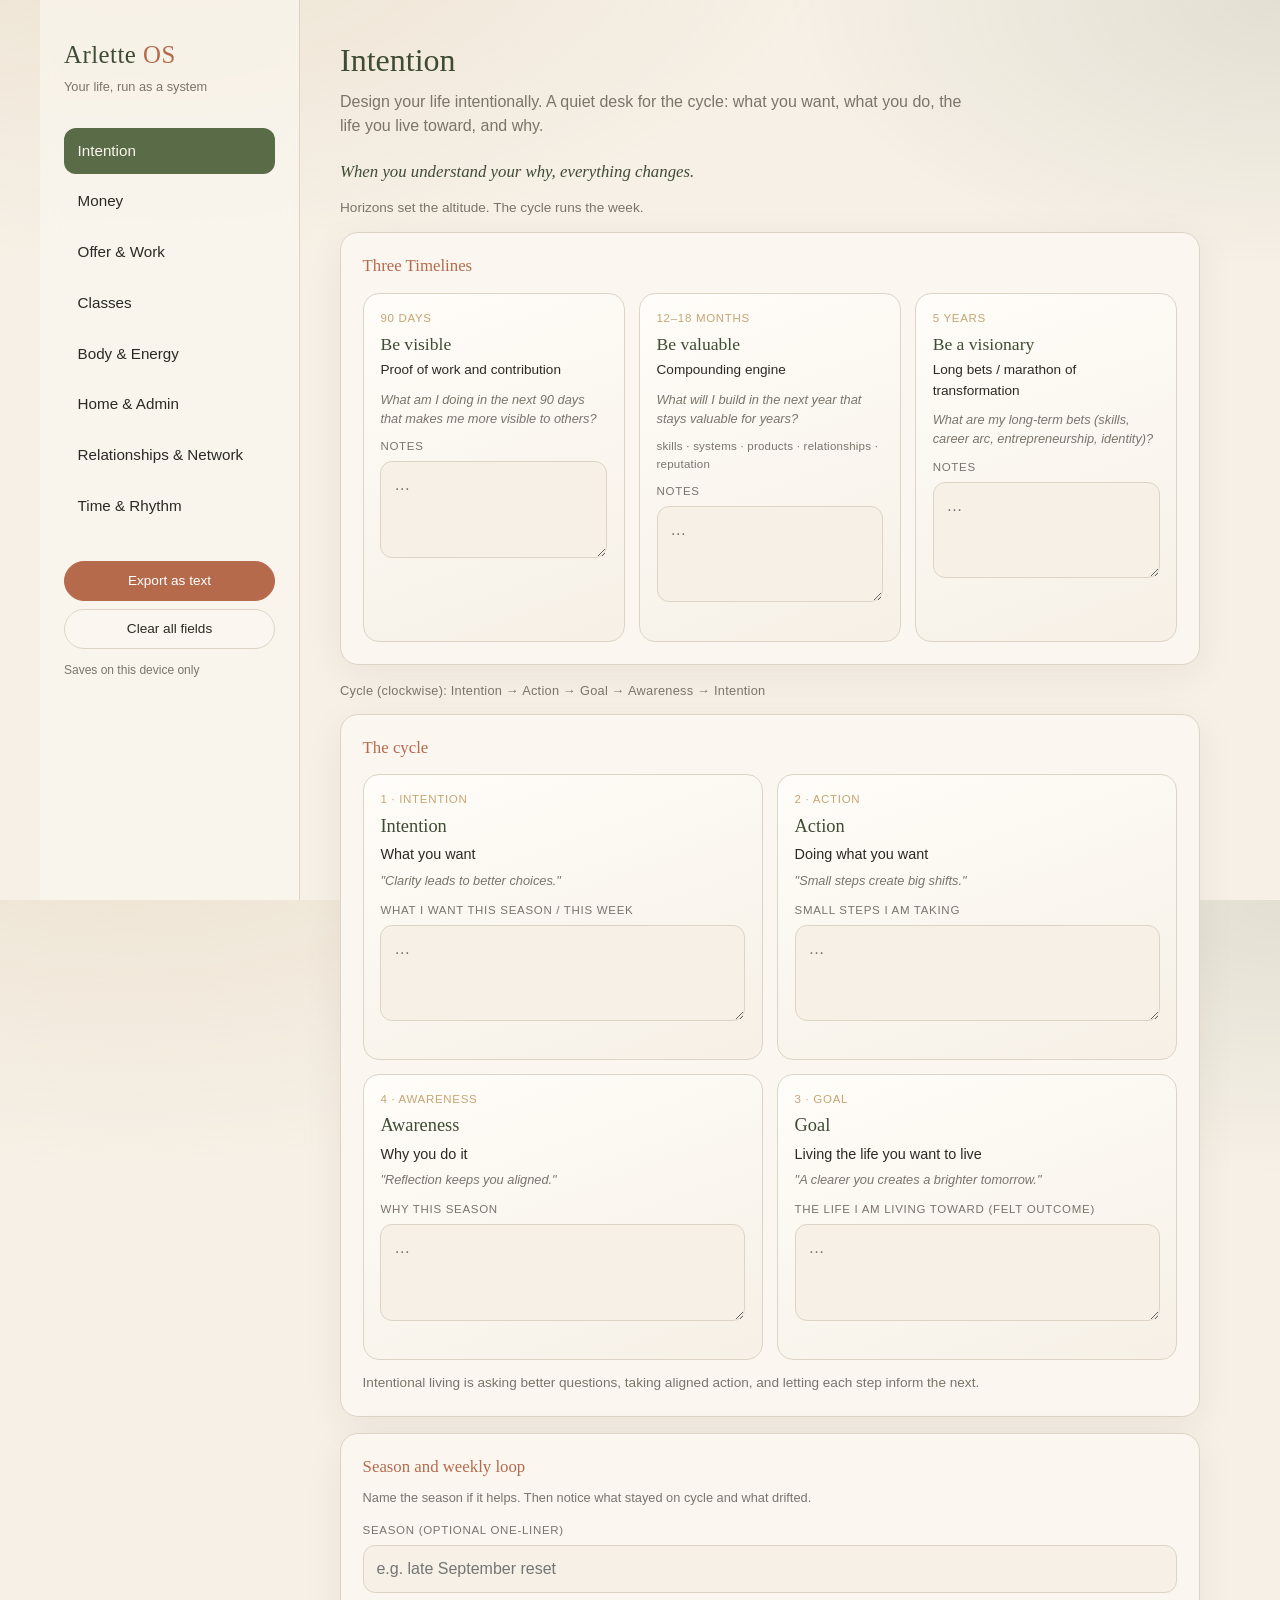
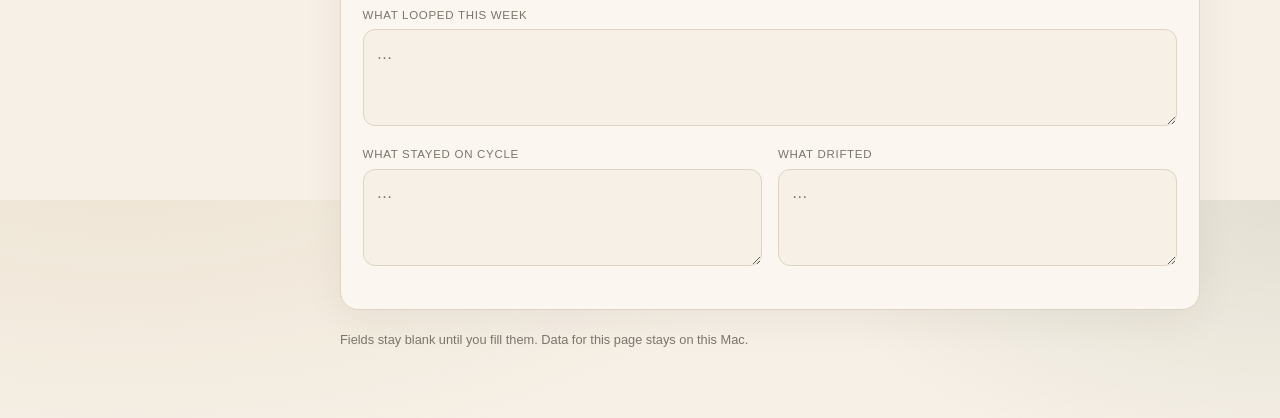
==== aos/index.html @ 6dfd5b41 "Add Arlette OS at /aos for phone Safari" ====
<!DOCTYPE html>
<html lang="en">
<head>
<meta charset="UTF-8" />
<meta name="viewport" content="width=device-width, initial-scale=1" />
<title>Arlette OS</title>
<style>
  :root {
    --cream: #f6f0e6;
    --paper: #fbf7f0;
    --sand: #e9e0d2;
    --olive: #5a6b48;
    --olive-deep: #3f4c34;
    --terracotta: #b56a4c;
    --gold: #c4a574;
    --ink: #2b2925;
    --muted: #7a746a;
    --line: #ddd4c5;
    --shadow: 0 10px 40px rgba(43, 41, 37, 0.06);
    --radius: 18px;
  }
  * { box-sizing: border-box; }
  html, body { height: 100%; }
  body {
    margin: 0;
    font-family: "Avenir Next", "Segoe UI", "Helvetica Neue", sans-serif;
    color: var(--ink);
    background:
      radial-gradient(1200px 600px at 10% -10%, rgba(196, 165, 116, 0.18), transparent 60%),
      radial-gradient(900px 500px at 100% 0%, rgba(90, 107, 72, 0.12), transparent 55%),
      var(--cream);
    line-height: 1.5;
  }
  .shell {
    display: grid;
    grid-template-columns: 260px 1fr;
    min-height: 100vh;
    max-width: 1200px;
    margin: 0 auto;
  }
  aside {
    padding: 2.25rem 1.5rem;
    border-right: 1px solid var(--line);
    background: rgba(251, 247, 240, 0.65);
    backdrop-filter: blur(8px);
    position: sticky;
    top: 0;
    height: 100vh;
  }
  .mark {
    font-family: Georgia, "Times New Roman", serif;
    font-size: 1.55rem;
    letter-spacing: 0.02em;
    color: var(--olive-deep);
    margin: 0 0 0.25rem;
  }
  .mark span { color: var(--terracotta); }
  .tagline { font-size: 0.8rem; color: var(--muted); margin: 0 0 2rem; }
  nav { display: flex; flex-direction: column; gap: 0.35rem; }
  nav button {
    appearance: none; border: 0; background: transparent; text-align: left;
    padding: 0.7rem 0.85rem; border-radius: 12px; color: var(--ink);
    font: inherit; font-size: 0.95rem; cursor: pointer;
  }
  nav button:hover { background: var(--sand); }
  nav button.active { background: var(--olive); color: var(--paper); }
  .aside-actions { margin-top: 2rem; display: flex; flex-direction: column; gap: 0.5rem; }
  .btn {
    appearance: none; border: 1px solid var(--line); background: var(--paper);
    color: var(--ink); border-radius: 999px; padding: 0.55rem 0.9rem;
    font: inherit; font-size: 0.85rem; cursor: pointer;
  }
  .btn:hover { border-color: var(--gold); }
  .btn.primary { background: var(--terracotta); border-color: var(--terracotta); color: #fff; }
  .save-status { font-size: 0.75rem; color: var(--muted); min-height: 1.2em; margin-top: 0.75rem; }
  .js-fallback {
    max-width: 28rem;
    margin: 1.5rem auto;
    padding: 1.25rem 1.35rem;
    background: var(--paper);
    border: 1px solid var(--line);
    border-radius: var(--radius);
    box-shadow: var(--shadow);
  }
  .js-fallback h1 {
    font-family: Georgia, "Times New Roman", serif;
    font-size: 1.25rem;
    font-weight: 500;
    color: var(--olive-deep);
    margin: 0 0 0.6rem;
  }
  .js-fallback p { margin: 0 0 0.7rem; color: var(--ink); font-size: 0.95rem; }
  .js-fallback ol { margin: 0 0 0.7rem; padding-left: 1.2rem; color: var(--ink); }
  .js-fallback li { margin-bottom: 0.35rem; }
  .js-fallback .muted { color: var(--muted); font-size: 0.85rem; margin: 0; }
  main { padding: 2.25rem 2.5rem 3.5rem; }
  .panel { display: none; }
  .panel.active { display: block; animation: rise 0.25s ease; }
  @keyframes rise {
    from { opacity: 0; transform: translateY(6px); }
    to { opacity: 1; transform: none; }
  }
  .hero { margin-bottom: 1.35rem; }
  .hero h1 {
    font-family: Georgia, "Times New Roman", serif;
    font-weight: 500; font-size: 2rem; margin: 0 0 0.35rem; color: var(--olive-deep);
  }
  .hero p { margin: 0; color: var(--muted); max-width: 40rem; }
  .card {
    background: var(--paper); border: 1px solid var(--line); border-radius: var(--radius);
    box-shadow: var(--shadow); padding: 1.25rem 1.35rem 1.4rem; margin-bottom: 1rem;
  }
  .card h2 {
    font-family: Georgia, "Times New Roman", serif;
    font-size: 1.05rem; font-weight: 500; margin: 0 0 0.9rem; color: var(--terracotta);
  }
  label.field { display: block; margin-bottom: 0.85rem; }
  label.field span, .field-label {
    display: block; font-size: 0.72rem; text-transform: uppercase;
    letter-spacing: 0.06em; color: var(--muted); margin-bottom: 0.35rem;
  }
  textarea, input[type="text"], input[type="number"] {
    width: 100%; border: 1px solid var(--line); background: var(--cream);
    border-radius: 12px; padding: 0.7rem 0.8rem; font: inherit; color: var(--ink);
  }
  textarea { resize: vertical; min-height: 2.6rem; }
  textarea.tall { min-height: 5rem; }
  textarea:focus, input:focus {
    outline: 2px solid rgba(196, 165, 116, 0.55);
    border-color: var(--gold); background: #fff;
  }
  .grid-2 { display: grid; grid-template-columns: 1fr 1fr; gap: 0.85rem 1rem; }
  .grid-3 { display: grid; grid-template-columns: repeat(3, 1fr); gap: 0.85rem; }
  .grid-4 { display: grid; grid-template-columns: repeat(4, 1fr); gap: 0.85rem; }
  footer.note, .note { margin-top: 1.25rem; font-size: 0.8rem; color: var(--muted); }

  /* Money-specific */
  .balance-tile {
    background: linear-gradient(160deg, #fffdf9, var(--cream));
    border: 1px solid var(--line);
    border-radius: 16px;
    padding: 1rem 1rem 1.1rem;
  }
  .balance-tile.total {
    background: linear-gradient(160deg, var(--olive), var(--olive-deep));
    border-color: var(--olive-deep);
    color: #f7f1e8;
  }
  .balance-tile.total .field-label { color: rgba(247, 241, 230, 0.75); }
  .balance-tile.trading { border-color: rgba(181, 106, 76, 0.35); }
  .balance-input {
    font-family: Georgia, "Times New Roman", serif;
    font-size: 1.75rem;
    font-weight: 500;
    border: 0 !important;
    background: transparent !important;
    padding: 0.15rem 0 !important;
    outline: none !important;
    width: 100%;
    color: inherit;
  }
  .balance-tile.total .balance-input { color: #f7f1e8; cursor: default; }
  .currency {
    font-size: 0.75rem;
    letter-spacing: 0.08em;
    text-transform: uppercase;
    color: var(--gold);
    margin-top: 0.15rem;
  }
  .balance-tile.total .currency { color: rgba(196, 165, 116, 0.95); }
  .split-row {
    display: grid;
    grid-template-columns: 1.2fr 1fr;
    gap: 1rem;
  }
  .hint {
    font-size: 0.8rem;
    color: var(--muted);
    margin: -0.35rem 0 0.9rem;
  }
  .tool-block {
    border: 1px solid var(--line);
    border-radius: 14px;
    padding: 0.95rem 1rem 1rem;
    margin: 0 0 0.85rem;
    background: linear-gradient(160deg, #fffdf9, var(--cream));
  }
  .tool-block.pain { border-color: rgba(181, 106, 76, 0.45); }
  .tool-block.gain { border-color: rgba(90, 107, 72, 0.45); }
  .tool-block.structure { border-color: rgba(180, 150, 50, 0.55); }
  .tool-block.structure .tool-title { color: #8a7340; }
  .tool-title {
    font-family: Georgia, "Times New Roman", serif;
    font-size: 1rem;
    color: var(--olive-deep);
    margin: 0 0 0.45rem;
  }
  .tool-block.pain .tool-title { color: var(--terracotta); }
  .tool-purpose, .tool-use {
    margin: 0 0 0.55rem;
    font-size: 0.9rem;
    color: var(--ink);
  }
  .tool-use { margin-bottom: 0; }
  .soon { opacity: 0.7; font-style: italic; }


  /* Offer & Work */
  .lane-tile {
    background: linear-gradient(160deg, #fffdf9, var(--cream));
    border: 1px solid var(--line);
    border-radius: 16px;
    padding: 1rem 1.05rem 1.1rem;
  }
  .lane-tile.hire { border-color: rgba(90, 107, 72, 0.4); }
  .lane-tile.sell { border-color: rgba(181, 106, 76, 0.4); }
  .lane-kicker {
    font-size: 0.72rem;
    text-transform: uppercase;
    letter-spacing: 0.06em;
    color: var(--muted);
    margin-bottom: 0.35rem;
  }
  .lane-tile.hire .lane-kicker { color: var(--olive); }
  .lane-tile.sell .lane-kicker { color: var(--terracotta); }
  .lane-title {
    font-family: Georgia, "Times New Roman", serif;
    font-size: 1.15rem;
    margin: 0 0 0.65rem;
    color: var(--olive-deep);
  }
  .pipe-col {
    background: linear-gradient(160deg, #fffdf9, var(--cream));
    border: 1px solid var(--line);
    border-radius: 14px;
    padding: 0.85rem 0.9rem 1rem;
  }
  .pipe-col h3 {
    font-family: Georgia, "Times New Roman", serif;
    font-size: 0.95rem;
    font-weight: 500;
    margin: 0 0 0.55rem;
    color: var(--terracotta);
  }

  @media (max-width: 900px) {
    .shell { grid-template-columns: 1fr; }
    aside { position: relative; height: auto; border-right: 0; border-bottom: 1px solid var(--line); }
    nav { flex-direction: row; flex-wrap: wrap; }
    .grid-2, .grid-3, .grid-4, .split-row { grid-template-columns: 1fr; }
    main { padding: 1.5rem 1.15rem 2.5rem; }
  }

  .lanes-grid {
    display: grid;
    grid-template-columns: 1fr 1fr;
    gap: 1rem;
  }
  .lane-tile .steps-wrap {
    margin: 0.35rem 0 0.75rem;
    padding: 0.75rem 0.8rem;
    background: rgba(246, 240, 230, 0.65);
    border-radius: 12px;
    border: 1px dashed var(--line);
  }
  .lane-tile .steps-wrap .field { margin-bottom: 0.55rem; }
  .lane-tile .steps-wrap .field:last-child { margin-bottom: 0; }
  .field-label {
    display: block;
    font-size: 0.72rem;
    text-transform: uppercase;
    letter-spacing: 0.06em;
    color: var(--muted);
    margin-bottom: 0.45rem;
  }
  .lane-head { margin-bottom: 0.35rem; }
  .lane-name-field span { display: none; }
  .lane-name-field input {
    font-family: Georgia, "Times New Roman", serif;
    font-size: 1.1rem;
    font-weight: 500;
    color: var(--olive-deep);
    background: transparent;
    border: 0;
    border-bottom: 1px solid var(--line);
    border-radius: 0;
    padding: 0.25rem 0 0.4rem;
  }
  .lane-tile.brand { border-color: rgba(196, 165, 116, 0.55); }
  .lane-tile.brand .lane-kicker { color: #8a7340; }
  .lane-tile.delivery { border-color: rgba(90, 107, 72, 0.35); }
  @media (max-width: 900px) {
    .lanes-grid { grid-template-columns: 1fr; }
  }


  .class-col {
    background: linear-gradient(160deg, #fffdf9, var(--cream));
    border: 1px solid var(--line);
    border-radius: 14px;
    padding: 0.85rem 0.9rem 1rem;
  }
  .class-col h3 {
    font-family: Georgia, "Times New Roman", serif;
    font-size: 0.95rem;
    font-weight: 500;
    margin: 0 0 0.55rem;
  }
  .class-col.in-progress { border-color: rgba(90, 107, 72, 0.45); }
  .class-col.in-progress h3 { color: var(--olive); }
  .class-col.completed { border-color: rgba(196, 165, 116, 0.55); }
  .class-col.completed h3 { color: #8a7340; }
  .class-col.dropped { border-color: rgba(122, 116, 106, 0.45); }
  .class-col.dropped h3 { color: var(--muted); }


  .classes-focus {
    border-color: rgba(90, 107, 72, 0.35);
  }
  .classes-board .class-col textarea.classes-list {
    min-height: 14rem;
    font-size: 0.92rem;
    line-height: 1.45;
  }


  .body-brief { border-color: rgba(181, 106, 76, 0.35); }
  .body-staples { border-color: rgba(90, 107, 72, 0.35); }
  .body-weekly { border-color: rgba(196, 165, 116, 0.45); }
  .body-supplements { border-color: rgba(181, 106, 76, 0.4); }
  .body-fiber { border-color: rgba(90, 107, 72, 0.45); }
  .item-list-row.flat { grid-template-columns: auto 1fr auto; }
  .item-list-add.flat { grid-template-columns: 1fr auto; }
  .workout-grid {
    display: grid;
    grid-template-columns: 1fr 1fr;
    gap: 0.85rem;
    margin: 0.75rem 0 1rem;
  }
  .workout-tile {
    background: linear-gradient(160deg, #fffdf9, var(--cream));
    border: 1px solid var(--line);
    border-radius: 14px;
    padding: 0.85rem 0.9rem 1rem;
  }
  .workout-tile.strength { border-color: rgba(181, 106, 76, 0.4); }
  .workout-tile.pilates { border-color: rgba(90, 107, 72, 0.4); }
  .workout-tile.yoga { border-color: rgba(196, 165, 116, 0.55); }
  .workout-tile.cardio { border-color: rgba(90, 107, 72, 0.3); }
  @media (max-width: 900px) {
    .workout-grid { grid-template-columns: 1fr; }
  }


  .item-list { margin-top: 0.55rem; }
  .item-list-ul {
    list-style: none;
    margin: 0 0 0.75rem;
    padding: 0;
    display: flex;
    flex-direction: column;
    gap: 0.35rem;
  }
  .item-list-row {
    display: grid;
    grid-template-columns: auto 1fr auto auto;
    gap: 0.55rem;
    align-items: center;
    background: linear-gradient(160deg, #fffdf9, var(--cream));
    border: 1px solid var(--line);
    border-radius: 12px;
    padding: 0.4rem 0.5rem 0.4rem 0.55rem;
  }
  .item-list-row.done {
    opacity: 0.62;
  }
  .item-list-row.done .item-list-text {
    text-decoration: line-through;
    color: var(--muted);
  }
  .item-list-row input[type="checkbox"] {
    width: 1.05rem;
    height: 1.05rem;
    accent-color: var(--olive);
  }
  .item-list-text {
    border: 0 !important;
    background: transparent !important;
    padding: 0.25rem 0 !important;
    box-shadow: none !important;
    outline: none !important;
  }
  .item-list-del {
    appearance: none;
    border: 0;
    background: transparent;
    color: var(--muted);
    font-size: 1.2rem;
    line-height: 1;
    cursor: pointer;
    padding: 0.15rem 0.35rem;
    border-radius: 8px;
  }
  .item-list-del:hover { color: var(--terracotta); background: rgba(181, 106, 76, 0.08); }
  .item-list-empty {
    color: var(--muted);
    font-size: 0.9rem;
    padding: 0.55rem 0.2rem;
  }
  .item-list-add {
    display: grid;
    grid-template-columns: auto 1fr auto;
    gap: 0.5rem;
    margin-bottom: 0.55rem;
  }
  .item-group {
    margin-top: 0.9rem;
  }
  .item-group:first-child {
    margin-top: 0.2rem;
  }
  .item-group-title {
    font-family: Georgia, "Times New Roman", serif;
    font-size: 0.88rem;
    font-weight: 500;
    color: var(--olive);
    margin: 0 0 0.4rem;
    letter-spacing: 0.02em;
  }
  select.item-list-group {
    appearance: none;
    border: 1px solid var(--line);
    background: #fffdf9;
    color: var(--ink);
    border-radius: 10px;
    padding: 0.3rem 0.55rem;
    font-size: 0.78rem;
    max-width: 9.5rem;
    cursor: pointer;
  }
  select.item-list-group:focus {
    outline: none;
    border-color: var(--gold);
  }
  .item-list-add select.item-list-group {
    max-width: 10.5rem;
  }
  .item-list-actions {
    display: flex;
    flex-wrap: wrap;
    gap: 0.45rem;
  }
  .btn.ghost {
    background: transparent;
    border: 1px solid var(--line);
    color: var(--muted);
  }
  .btn.ghost:hover { border-color: var(--gold); color: var(--ink); }


  /* Time & Rhythm · astrology */
  .time-frame { border-color: rgba(196, 165, 116, 0.5); }
  .time-frame .frame-meta {
    font-size: 0.82rem; color: var(--muted); margin: 0 0 0.75rem;
  }
  .today-strip {
    display: grid; grid-template-columns: auto 1fr; gap: 1rem; align-items: start;
    background: linear-gradient(160deg, #fffdf9, var(--cream));
    border: 1px solid var(--line); border-radius: 14px; padding: 0.9rem 1rem;
  }
  .today-glyph {
    font-size: 2rem; line-height: 1; color: var(--olive-deep);
    width: 3rem; height: 3rem; display: grid; place-items: center;
    border-radius: 50%; background: rgba(90, 107, 72, 0.1);
  }
  .today-strip .kicker {
    font-size: 0.72rem; text-transform: uppercase; letter-spacing: 0.06em; color: var(--muted);
  }
  .today-strip .day-name {
    font-family: Georgia, "Times New Roman", serif; font-size: 1.15rem; color: var(--olive-deep); margin: 0.15rem 0;
  }
  .planet-board {
    display: grid; grid-template-columns: repeat(3, 1fr); gap: 0.85rem; margin-top: 0.75rem;
  }
  @media (max-width: 980px) {
    .planet-board { grid-template-columns: 1fr 1fr; }
  }
  @media (max-width: 640px) {
    .planet-board { grid-template-columns: 1fr; }
  }
  .planet-card {
    background: linear-gradient(160deg, #fffdf9, var(--cream));
    border: 1px solid var(--line); border-radius: 14px; padding: 0.85rem 0.9rem 1rem;
  }
  .planet-card .pc-top { display: flex; gap: 0.55rem; align-items: baseline; margin-bottom: 0.35rem; }
  .planet-card .pc-glyph { font-size: 1.25rem; color: var(--terracotta); }
  .planet-card .pc-name {
    font-family: Georgia, "Times New Roman", serif; font-size: 1rem; color: var(--olive-deep);
  }
  .planet-card .pc-sanskrit { font-size: 0.75rem; color: var(--muted); margin-left: auto; }
  .planet-card .pc-sign { font-size: 0.78rem; color: #8a7340; margin-bottom: 0.45rem; }
  .planet-card .pc-label {
    font-size: 0.68rem; text-transform: uppercase; letter-spacing: 0.05em; color: var(--muted); margin: 0.35rem 0 0.15rem;
  }
  .planet-card .pc-gift, .planet-card .pc-lesson { font-size: 0.86rem; margin: 0; color: var(--ink); }
  .planet-card .pc-lesson { color: var(--muted); }
  .planet-card textarea {
    margin-top: 0.45rem; min-height: 3.2rem; font-size: 0.86rem;
  }
  .polarity-grid {
    display: grid; grid-template-columns: 1fr 1fr; gap: 0.85rem;
  }
  @media (max-width: 800px) { .polarity-grid { grid-template-columns: 1fr; } }
  .card.strength-panel { border-color: rgba(90, 107, 72, 0.45); }
  .card.soft-panel { border-color: rgba(181, 106, 76, 0.4); }
  .polarity-list { margin: 0 0 0.75rem; padding-left: 1.1rem; font-size: 0.9rem; }
  .polarity-list li { margin-bottom: 0.35rem; }
  .week-rhythm {
    display: grid; grid-template-columns: repeat(7, 1fr); gap: 0.5rem; margin-top: 0.6rem;
  }
  @media (max-width: 900px) { .week-rhythm { grid-template-columns: 1fr 1fr; } }
  .week-day-card {
    background: linear-gradient(160deg, #fffdf9, var(--cream));
    border: 1px solid var(--line); border-radius: 12px; padding: 0.55rem 0.55rem 0.65rem;
  }
  .week-day-card.is-today { border-color: var(--gold); box-shadow: 0 0 0 1px rgba(196,165,116,0.35); }
  .week-day-card .wd-name { font-size: 0.72rem; text-transform: uppercase; letter-spacing: 0.04em; color: var(--muted); }
  .week-day-card .wd-planet {
    font-family: Georgia, "Times New Roman", serif; font-size: 0.92rem; color: var(--olive-deep); margin: 0.15rem 0 0.35rem;
  }
  .week-day-card textarea { min-height: 3.4rem; font-size: 0.8rem; padding: 0.45rem; }

  /* Intention cycle */
  .intention-quote {
    font-family: Georgia, "Times New Roman", serif;
    font-size: 1.05rem;
    color: var(--olive-deep);
    font-style: italic;
    margin: 0 0 0.85rem;
    max-width: 36rem;
  }
  .cycle-flow {
    font-size: 0.8rem;
    color: var(--muted);
    letter-spacing: 0.02em;
    margin: 0 0 0.85rem;
  }
  .intention-cycle {
    display: grid;
    grid-template-columns: 1fr 1fr;
    gap: 0.85rem;
  }
  .cycle-stage {
    background: linear-gradient(160deg, #fffdf9, var(--cream));
    border: 1px solid var(--line);
    border-radius: 16px;
    padding: 1rem 1.05rem 1.1rem;
  }
  .cycle-stage .stage-kicker {
    font-size: 0.72rem;
    text-transform: uppercase;
    letter-spacing: 0.06em;
    color: var(--gold);
    margin-bottom: 0.25rem;
  }
  .cycle-stage .stage-title {
    font-family: Georgia, "Times New Roman", serif;
    font-size: 1.15rem;
    margin: 0 0 0.25rem;
    color: var(--olive-deep);
  }
  .cycle-stage .stage-want {
    font-size: 0.9rem;
    color: var(--ink);
    margin: 0 0 0.3rem;
  }
  .cycle-stage .stage-line {
    font-size: 0.8rem;
    color: var(--muted);
    font-style: italic;
    margin: 0 0 0.75rem;
  }
  .cycle-note {
    margin: 0.85rem 0 0;
    font-size: 0.85rem;
    color: var(--muted);
    max-width: 40rem;
  }
  @media (max-width: 900px) {
    .intention-cycle { grid-template-columns: 1fr; }
  }

  /* Three Timelines */
  .horizons-bridge {
    font-size: 0.85rem;
    color: var(--muted);
    margin: 0 0 0.85rem;
    max-width: 40rem;
  }
  .timelines-grid {
    display: grid;
    grid-template-columns: 1fr 1fr 1fr;
    gap: 0.85rem;
  }
  .timeline-card {
    background: linear-gradient(160deg, #fffdf9, var(--cream));
    border: 1px solid var(--line);
    border-radius: 16px;
    padding: 1rem 1.05rem 1.1rem;
  }
  .timeline-card .tl-kicker {
    font-size: 0.72rem;
    text-transform: uppercase;
    letter-spacing: 0.06em;
    color: var(--gold);
    margin-bottom: 0.25rem;
  }
  .timeline-card .tl-title {
    font-family: Georgia, "Times New Roman", serif;
    font-size: 1.1rem;
    margin: 0 0 0.2rem;
    color: var(--olive-deep);
  }
  .timeline-card .tl-sub {
    font-size: 0.85rem;
    color: var(--ink);
    margin: 0 0 0.55rem;
  }
  .timeline-card .tl-prompt {
    font-size: 0.8rem;
    color: var(--muted);
    font-style: italic;
    margin: 0 0 0.65rem;
  }
  .timeline-card .tl-chips {
    font-size: 0.72rem;
    color: var(--muted);
    letter-spacing: 0.02em;
    margin: 0 0 0.65rem;
  }
  .timeline-card textarea.tall {
    min-height: 5.5rem;
  }
  @media (max-width: 900px) {
    .timelines-grid { grid-template-columns: 1fr; }
  }


</style>
</head>
<body>
  <div class="shell">
    <aside>
      <p class="mark">Arlette <span>OS</span></p>
      <p class="tagline">Your life, run as a system</p>
      <nav id="nav"></nav>
      <div class="aside-actions">
        <button class="btn primary" type="button" id="btnExport">Export as text</button>
        <button class="btn" type="button" id="btnClear">Clear all fields</button>
      </div>
      <div class="save-status" id="saveStatus">Saves on this device only</div>
    </aside>
    <main id="main">
      <div class="js-fallback" id="jsFallback">
        <h1>Open in Safari</h1>
        <p>This preview only shows the shell. Arlette OS needs Safari (or Chrome) so the desks can load.</p>
        <ol>
          <li>Tap the share icon (square with arrow).</li>
          <li>Choose <strong>Open in Safari</strong> (or Copy to Files, then open the file in Safari).</li>
          <li>Or AirDrop <code>Arlette-OS.html</code> from your Mac Desktop and open it in Safari.</li>
        </ol>
        <p class="muted">If you already opened it in Safari and still see this message, tell me — we’ll dig further.</p>
      </div>
    </main>
  </div>
<noscript>
  <p style="padding:1rem;font-family:sans-serif;max-width:28rem;margin:1rem auto;">Turn on JavaScript, or open Arlette-OS.html in Safari.</p>
</noscript>

<script>
const STORAGE_KEY = "arlette-os-v2";
const NAV = [
  { id: "intention", title: "Intention" },
  { id: "money", title: "Money" },
  { id: "offer", title: "Offer & Work" },
  { id: "classes", title: "Classes" },
  { id: "body", title: "Body & Energy" },
  { id: "home", title: "Home & Admin" },
  { id: "relationships", title: "Relationships & Network" },
  { id: "time", title: "Time & Rhythm" }
];

const INTENTION_DEFAULTS = {
  awareness: "",
  intention: "",
  action: "",
  goal: "",
  horizon90: "",
  horizon18: "",
  horizon5: "",
  seasonNote: "",
  weeklyCheck: "",
  aligned: "",
  offCycle: ""
};

const MONEY_DEFAULTS = {
  bank: "89.95",
  trading: "44",
  cash: "",
  bufferTarget: "",
  bufferNote: "",
  periodIn: "Period from 22 Sep\nStarted trading: 51 USD\nWins: 67.77 + 99.50 + 59.70 = 226.97 BBD",
  periodOut: "Supermarket 89.35\nEsso cooking gas + vehicle gas 66.82\nTotal out: 156.17 BBD",
  comingDue: "",
  streams: "Trading (PainX / GainX)",
  tradingRules: "",
  toolNotes: "",
  check1: "",
  check2: "",
  check3: "",
  healthy: "",
  broken: "",
  updatedNote: "23 Sep — live: CIBC 89.95 BBD · Trading 44 USD. Period log kept (start 51 USD; made 226.97; spent 156.17).",
  snapshotVersion: 4
};

const OFFER_DEFAULTS = {
  // Lane 1 — Hire
  l1Name: "Hire / employed",
  l1Goal: "",
  l1Status: "",
  l1Step1: "",
  l1Step2: "",
  l1Step3: "",
  l1Step4: "",
  l1Step5: "",
  l1Next: "",
  // Lane 2 — Sell / consultancy
  l2Name: "Sell / consultancy",
  l2Goal: "",
  l2Status: "",
  l2Step1: "",
  l2Step2: "",
  l2Step3: "",
  l2Step4: "",
  l2Step5: "",
  l2Next: "",
  // Lane 3 — Brand & presence
  l3Name: "Brand & presence",
  l3Goal: "",
  l3Status: "",
  l3Step1: "",
  l3Step2: "",
  l3Step3: "",
  l3Step4: "",
  l3Step5: "",
  l3Next: "",
  // Lane 4 — Delivery & clients
  l4Name: "Delivery & clients",
  l4Goal: "",
  l4Status: "",
  l4Step1: "",
  l4Step2: "",
  l4Step3: "",
  l4Step4: "",
  l4Step5: "",
  l4Next: "",
  focusNow: "",
  warm: "",
  talking: "",
  closed: "",
  hireRoles: "",
  sellOffers: "",
  pricing: "",
  delivery: "",
  brand: "",
  learning: "",
  classesInProgress: "Systems thinking — OpenLearn\nOperations management — OpenLearn\nBPMN / process mapping — Camunda + Bizagi\nResponsive Web Design — freeCodeCamp\nMake AI Work for You — Google (YouTube)\nZapier / Make — FreeAcademy (later / Week 6)",
  classesCompleted: "",
  classesDropped: "",
  classesNote: "Pulled from our 18 Sep chat + AGDS Study Studio / checklist. All listed as In progress because chats show the path and Study Studio work on systems thinking, not a clear finish or drop. Move any that are done or dropped.",
  check1: "",
  check2: "",
  check3: "",
  healthy: "",
  broken: "",
  offerSnapshot: 4
};



const CLASSES_DEFAULTS = {
  focusClass: "",
  focusStep: "",
  inProgress: "Systems thinking — OpenLearn\nOperations management — OpenLearn\nBPMN / process mapping — Camunda + Bizagi\nResponsive Web Design — freeCodeCamp\nMake AI Work for You — Google (YouTube)\nZapier / Make — FreeAcademy (later / Week 6)",
  completed: "",
  dropped: "",
  pathNote: "Free systems-consultancy path from 18 Sep. Study Studio lives in AGDS-Systems-Kit. Move a class when status changes.",
  why: "Formalize systems intuition so you can sell operating systems for small businesses with clear language.",
  weeklyCheck: "",
  healthy: "",
  broken: "",
  classesSnapshot: 1
};


const FOOD_GROUPS = [
  { id: "produce", label: "Produce" },
  { id: "protein", label: "Meat, fish & eggs" },
  { id: "dairy", label: "Dairy & alternatives" },
  { id: "bakery", label: "Bakery & bread" },
  { id: "pantry", label: "Pantry & dry goods" },
  { id: "frozen", label: "Frozen" },
  { id: "drinks", label: "Drinks" },
  { id: "household", label: "Household & personal" },
  { id: "other", label: "Other" }
];
const FOOD_GROUP_IDS = FOOD_GROUPS.map((g) => g.id);

const BODY_DEFAULTS = {
  brief: "5′11″. Lactose intolerant — high-grade cheeses only, sparingly. Perimenopausal. Fibroids. Filter food and workouts through this.",
  limits: "",
  staples: [],
  weeklyGroceries: [],
  supplements: [],
  fiberFoods: [
    { id: "fiber0", text: "oats / oatmeal", done: false, group: "pantry" },
    { id: "fiber1", text: "brown rice", done: false, group: "pantry" },
    { id: "fiber2", text: "quinoa", done: false, group: "pantry" },
    { id: "fiber3", text: "black beans or kidney beans", done: false, group: "pantry" },
    { id: "fiber4", text: "black-eyed peas", done: false, group: "pantry" },
    { id: "fiber5", text: "pigeon peas", done: false, group: "pantry" },
    { id: "fiber6", text: "lentils or split peas", done: false, group: "pantry" },
    { id: "fiber7", text: "chickpeas", done: false, group: "pantry" },
    { id: "fiber8", text: "chia seeds", done: false, group: "pantry" },
    { id: "fiber9", text: "ground flaxseed", done: false, group: "pantry" },
    { id: "fiber10", text: "almonds (small handful)", done: false, group: "pantry" },
    { id: "fiber11", text: "callaloo or spinach", done: false, group: "produce" },
    { id: "fiber12", text: "broccoli", done: false, group: "produce" },
    { id: "fiber13", text: "cabbage", done: false, group: "produce" },
    { id: "fiber14", text: "carrots", done: false, group: "produce" },
    { id: "fiber15", text: "green peas", done: false, group: "produce" },
    { id: "fiber16", text: "avocado", done: false, group: "produce" },
    { id: "fiber17", text: "sweet potato with skin", done: false, group: "produce" },
    { id: "fiber18", text: "potato with skin", done: false, group: "produce" },
    { id: "fiber19", text: "pear or apple with skin", done: false, group: "produce" },
    { id: "fiber20", text: "guava", done: false, group: "produce" },
    { id: "fiber21", text: "berries (fresh or frozen)", done: false, group: "produce" },
    { id: "fiber22", text: "banana", done: false, group: "produce" },
    { id: "fiber23", text: "orange", done: false, group: "produce" }
  ],
  workoutFocus: "",
  strength: "",
  pilates: "",
  yoga: "",
  cardio: "",
  drainedDay: "",
  sleep: "",
  drains: "",
  weeklyCheck: "",
  healthy: "",
  broken: "",
  bodySnapshot: 4
};


const WEEKDAY_RULERS = [
  { id: "sun", day: "Sunday", planet: "Sun", sanskrit: "Ravi", glyph: "☉" },
  { id: "mon", day: "Monday", planet: "Moon", sanskrit: "Soma", glyph: "☾" },
  { id: "tue", day: "Tuesday", planet: "Mars", sanskrit: "Mangala", glyph: "♂" },
  { id: "wed", day: "Wednesday", planet: "Mercury", sanskrit: "Budha", glyph: "☿" },
  { id: "thu", day: "Thursday", planet: "Jupiter", sanskrit: "Guru", glyph: "♃" },
  { id: "fri", day: "Friday", planet: "Venus", sanskrit: "Shukra", glyph: "♀" },
  { id: "sat", day: "Saturday", planet: "Saturn", sanskrit: "Shani", glyph: "♄" }
];

const NATAL_PLANETS = [
  { id: "sun", name: "Sun", sanskrit: "Ravi", glyph: "☉",
    sign: "Mithuna (Gemini) · ~16°07′ · Ardra pada 3",
    dignity: "In Gemini",
    nature: "Karaka of soul, vitality, authority, father, clarity of purpose.",
    fact: "Conjoined Mercury within ~2° (same nakshatra family: Ardra)." },
  { id: "moon", name: "Moon", sanskrit: "Soma", glyph: "☾",
    sign: "Dhanu (Sagittarius) · ~23°19′ · Purva Ashadha pada 3",
    dignity: "In Sagittarius (degree approximate until birth time locked)",
    nature: "Karaka of mind, emotion, mother, daily rhythm, receptivity.",
    fact: "Sidereal Moon place is working/approximate without exact birth time." },
  { id: "mercury", name: "Mercury", sanskrit: "Budha", glyph: "☿",
    sign: "Mithuna (Gemini) · ~18°07′ · Ardra pada 4",
    dignity: "In own sign (Gemini)",
    nature: "Karaka of intellect, speech, commerce, calculation, adaptability.",
    fact: "Close to the Sun (~2°); combust risk to weigh, not assume." },
  { id: "venus", name: "Venus", sanskrit: "Shukra", glyph: "♀",
    sign: "Vrishabha (Taurus) · ~1°12′ · Krittika pada 2",
    dignity: "In own sign (Taurus)",
    nature: "Karaka of pleasure, beauty, relationships, arts, comfort, values.",
    fact: "Shares Taurus with Jupiter." },
  { id: "mars", name: "Mars", sanskrit: "Mangala", glyph: "♂",
    sign: "Mesha (Aries) · ~25°08′ · Bharani pada 4",
    dignity: "In own sign (Aries)",
    nature: "Karaka of energy, courage, conflict, initiative, heat, drive.",
    fact: "Own-sign Mars; Bharani is Venus-ruled nakshatra." },
  { id: "jupiter", name: "Jupiter", sanskrit: "Guru", glyph: "♃",
    sign: "Vrishabha (Taurus) · ~26°21′ · Mrigashira pada 1",
    dignity: "In Taurus (friend/neutral by many schools; not own or exaltation)",
    nature: "Karaka of wisdom, expansion, dharma, teachers, fortune, meaning.",
    fact: "Shares Taurus with Venus." },
  { id: "saturn", name: "Saturn", sanskrit: "Shani", glyph: "♄",
    sign: "Karka (Cancer) · ~21°37′ · Ashlesha pada 2",
    dignity: "In Cancer (traditionally challenging / uncomfortable placement)",
    nature: "Karaka of time, structure, duty, delay, endurance, reality.",
    fact: "Ashlesha is Mercury-ruled nakshatra." },
  { id: "rahu", name: "Rahu", sanskrit: "Rahu", glyph: "☊",
    sign: "Kanya (Virgo) · ~26°45′ mean · Chitra pada 2",
    dignity: "Mean node in Virgo (shadow planet; no own sign in the same sense)",
    nature: "Karaka of desire, amplification, foreign/unconventional pull, obsession, innovation.",
    fact: "Mean node; exactness depends on node formula used." },
  { id: "ketu", name: "Ketu", sanskrit: "Ketu", glyph: "☋",
    sign: "Meena (Pisces) · ~26°45′ mean · Revati pada 4",
    dignity: "Mean node in Pisces (opposite Rahu)",
    nature: "Karaka of release, past patterns, detachment, spiritual residue, endings.",
    fact: "Always opposite Rahu; mean node pair with Rahu above." }
];

const TIME_STRENGTHS = [
  "Mercury in own sign (Gemini)",
  "Venus in own sign (Taurus)",
  "Mars in own sign (Aries)",
  "Sun and Mercury together in Gemini (Budha-Aditya yoga candidates — orb ~2°; weigh combustion)",
  "Venus and Jupiter together in Taurus (benefics sharing an earth sign)"
];

const TIME_SOFT = [
  "Saturn in Cancer (traditionally a difficult seat for Saturn)",
  "Moon degree still approximate without confirmed birth time",
  "Sun–Mercury closeness: check combustion before treating Mercury as fully free",
  "Rahu / Ketu: mean-node positions — confirm calculation style if you need precision",
  "No lagna / houses in use until birth time is locked"
];

const TIME_DEFAULTS = {
  frameNote: "Lahiri sidereal · 1 Jul 1977 · Georgetown, Guyana. Day-chart planet positions only. No houses until birth time is confirmed.",
  todayNote: "",
  strengthNote: "",
  softNote: "",
  weeklyCheck: "",
  healthy: "",
  broken: "",
  planetNotes: {},
  weekNotes: {},
  timeSnapshot: 2
};

const GENERIC = {
  home: {
    title: "Home & Admin",
    blurb: "Plants, rooms, environment. Layout coming.",
    fields: [
      ["purpose", "Purpose", true],
      ["plants", "Plants / environment", true],
      ["rooms", "Rooms / space", true],
      ["files", "Files / laptop / email", true],
      ["appointments", "Appointments / transport", true],
      ["check1", "Weekly check 1", false],
      ["check2", "Weekly check 2", false],
      ["check3", "Weekly check 3", false],
      ["healthy", "Healthy looks like", true],
      ["broken", "Broken looks like", true]
    ]
  },
  relationships: {
    title: "Relationships & Network",
    blurb: "Layout coming.",
    fields: [
      ["purpose", "Purpose", true],
      ["family", "Family", true],
      ["peers", "Peers / friends", true],
      ["pro", "Referrals / professional", true],
      ["check1", "Weekly check 1", false],
      ["check2", "Weekly check 2", false],
      ["check3", "Weekly check 3", false],
      ["healthy", "Healthy looks like", true],
      ["broken", "Broken looks like", true]
    ]
  },
};

let data = load();
let active = localStorage.getItem("arlette-os-active") || "intention";

function load() {
  try {
    const raw = JSON.parse(localStorage.getItem(STORAGE_KEY) || "{}") || {};
    if (!raw.intention) raw.intention = { ...INTENTION_DEFAULTS };
    else raw.intention = { ...INTENTION_DEFAULTS, ...raw.intention };
    if (!raw.money) raw.money = { ...MONEY_DEFAULTS };
    else raw.money = { ...MONEY_DEFAULTS, ...raw.money };
    if (!raw.offer) raw.offer = { ...OFFER_DEFAULTS };
    else raw.offer = { ...OFFER_DEFAULTS, ...raw.offer };
    if (!raw.classes) raw.classes = { ...CLASSES_DEFAULTS };
    else raw.classes = { ...CLASSES_DEFAULTS, ...raw.classes };
    if (!raw.body) raw.body = { ...BODY_DEFAULTS };
    else raw.body = { ...BODY_DEFAULTS, ...raw.body };
    if (!raw.time) raw.time = { ...TIME_DEFAULTS };
    else raw.time = { ...TIME_DEFAULTS, ...raw.time };
    if (!raw.time.planetNotes) raw.time.planetNotes = {};
    if (!raw.time.weekNotes) raw.time.weekNotes = {};
    if ((raw.time.timeSnapshot || 0) < 1) {
      raw.time.frameNote = TIME_DEFAULTS.frameNote;
      raw.time.timeSnapshot = 1;
      localStorage.setItem(STORAGE_KEY, JSON.stringify(raw));
    }
    if ((raw.time.timeSnapshot || 0) < 2) {
      raw.time.frameNote = TIME_DEFAULTS.frameNote;
      raw.time.planetNotes = {};
      raw.time.strengthNote = "";
      raw.time.softNote = "";
      raw.time.healthy = "";
      raw.time.broken = "";
      raw.time.timeSnapshot = 2;
      localStorage.setItem(STORAGE_KEY, JSON.stringify(raw));
    }
    if ((raw.body.bodySnapshot || 0) < 1) {
      raw.body.brief = BODY_DEFAULTS.brief;
      raw.body.bodySnapshot = 1;
    }
    if ((raw.body.bodySnapshot || 0) < 2) {
      raw.body.staples = linesToList(raw.body.staples);
      raw.body.weeklyGroceries = linesToList(raw.body.weeklyGroceries);
      raw.body.bodySnapshot = 2;
      localStorage.setItem(STORAGE_KEY, JSON.stringify(raw));
    }
    if ((raw.body.bodySnapshot || 0) < 3) {
      raw.body.staples = linesToList(raw.body.staples).map((item) => ({
        ...item,
        group: FOOD_GROUP_IDS.includes(item.group) ? item.group : guessFoodGroup(item.text)
      }));
      raw.body.weeklyGroceries = linesToList(raw.body.weeklyGroceries).map((item) => ({
        ...item,
        group: FOOD_GROUP_IDS.includes(item.group) ? item.group : guessFoodGroup(item.text)
      }));
      raw.body.bodySnapshot = 3;
      localStorage.setItem(STORAGE_KEY, JSON.stringify(raw));
    }
    if ((raw.body.bodySnapshot || 0) < 4) {
      if (!Array.isArray(raw.body.supplements)) raw.body.supplements = [];
      else raw.body.supplements = linesToList(raw.body.supplements);
      const hasFiber = Array.isArray(raw.body.fiberFoods) && raw.body.fiberFoods.length;
      if (!hasFiber) {
        raw.body.fiberFoods = (BODY_DEFAULTS.fiberFoods || []).map((item) => ({
          id: uid(), text: item.text, done: !!item.done,
          group: FOOD_GROUP_IDS.includes(item.group) ? item.group : guessFoodGroup(item.text)
        }));
      } else {
        raw.body.fiberFoods = normalizeFoodList(raw.body.fiberFoods);
      }
      raw.body.bodySnapshot = 4;
      localStorage.setItem(STORAGE_KEY, JSON.stringify(raw));
    }
    // Migrate class lists out of Offer if they still live there
    if ((raw.classes.classesSnapshot || 0) < 1) {
      if (raw.offer && raw.offer.classesInProgress && !raw.classes.inProgress) {
        raw.classes.inProgress = raw.offer.classesInProgress;
      }
      if (raw.offer && raw.offer.classesCompleted) {
        raw.classes.completed = raw.offer.classesCompleted;
      }
      if (raw.offer && raw.offer.classesDropped) {
        raw.classes.dropped = raw.offer.classesDropped;
      }
      if (raw.offer && raw.offer.classesNote) {
        raw.classes.pathNote = raw.offer.classesNote;
      }
      // Prefer seeded path if still empty
      if (!raw.classes.inProgress) raw.classes.inProgress = CLASSES_DEFAULTS.inProgress;
      if (!raw.classes.pathNote) raw.classes.pathNote = CLASSES_DEFAULTS.pathNote;
      if (!raw.classes.why) raw.classes.why = CLASSES_DEFAULTS.why;
      raw.classes.classesSnapshot = 1;
      localStorage.setItem(STORAGE_KEY, JSON.stringify(raw));
    }
    if ((raw.classes.classesSnapshot || 0) < 2) {
      // Own Classes page: keep user edits, seed path if blank
      if (!String(raw.classes.inProgress || "").trim()) {
        raw.classes.inProgress = CLASSES_DEFAULTS.inProgress;
      }
      if (!String(raw.classes.pathNote || "").trim()) {
        raw.classes.pathNote = CLASSES_DEFAULTS.pathNote;
      }
      if (!String(raw.classes.why || "").trim()) {
        raw.classes.why = CLASSES_DEFAULTS.why;
      }
      raw.classes.classesSnapshot = 2;
      localStorage.setItem(STORAGE_KEY, JSON.stringify(raw));
    }
    if ((raw.offer.offerSnapshot || 0) < 2) {
      if (!raw.offer.l1Name) raw.offer.l1Name = OFFER_DEFAULTS.l1Name;
      if (!raw.offer.l2Name) raw.offer.l2Name = OFFER_DEFAULTS.l2Name;
      if (!raw.offer.l3Name) raw.offer.l3Name = OFFER_DEFAULTS.l3Name;
      if (!raw.offer.l4Name) raw.offer.l4Name = OFFER_DEFAULTS.l4Name;
      if (raw.offer.hireStatus && !raw.offer.l1Status) raw.offer.l1Status = raw.offer.hireStatus;
      if (raw.offer.hireNext && !raw.offer.l1Next) raw.offer.l1Next = raw.offer.hireNext;
      if (raw.offer.sellStatus && !raw.offer.l2Status) raw.offer.l2Status = raw.offer.sellStatus;
      if (raw.offer.sellNext && !raw.offer.l2Next) raw.offer.l2Next = raw.offer.sellNext;
      raw.offer.offerSnapshot = 2;
    }
    if ((raw.offer.offerSnapshot || 0) < 3) {
      if (raw.offer.classesInProgress == null) raw.offer.classesInProgress = "";
      if (raw.offer.classesCompleted == null) raw.offer.classesCompleted = "";
      if (raw.offer.classesDropped == null) raw.offer.classesDropped = "";
      if (raw.offer.classesNote == null) raw.offer.classesNote = "";
      raw.offer.offerSnapshot = 3;
    }
    if ((raw.offer.offerSnapshot || 0) < 4) {
      raw.offer.classesInProgress = OFFER_DEFAULTS.classesInProgress;
      raw.offer.classesCompleted = OFFER_DEFAULTS.classesCompleted;
      raw.offer.classesDropped = OFFER_DEFAULTS.classesDropped;
      raw.offer.classesNote = OFFER_DEFAULTS.classesNote;
      raw.offer.offerSnapshot = 4;
      localStorage.setItem(STORAGE_KEY, JSON.stringify(raw));
    }
    // Apply Art's money log; v4 = live CIBC 89.95 + trading 44 USD
    if ((raw.money.snapshotVersion || 0) < 4) {
      raw.money.bank = MONEY_DEFAULTS.bank;
      raw.money.trading = MONEY_DEFAULTS.trading;
      raw.money.periodIn = MONEY_DEFAULTS.periodIn;
      raw.money.periodOut = MONEY_DEFAULTS.periodOut;
      raw.money.streams = MONEY_DEFAULTS.streams || raw.money.streams;
      raw.money.updatedNote = MONEY_DEFAULTS.updatedNote;
      raw.money.snapshotVersion = 4;
      localStorage.setItem(STORAGE_KEY, JSON.stringify(raw));
    }
    return raw;
  } catch (e) {
    return { intention: { ...INTENTION_DEFAULTS }, money: { ...MONEY_DEFAULTS }, offer: { ...OFFER_DEFAULTS }, classes: { ...CLASSES_DEFAULTS }, body: { ...BODY_DEFAULTS }, time: { ...TIME_DEFAULTS } };
  }
}

function save() {
  localStorage.setItem(STORAGE_KEY, JSON.stringify(data));
  localStorage.setItem("arlette-os-active", active);
  const el = document.getElementById("saveStatus");
  el.textContent = "Saved · " + new Date().toLocaleTimeString([], { hour: "2-digit", minute: "2-digit" });
}

function moneyGet(key) {
  return (data.money && data.money[key] != null) ? data.money[key] : "";
}

function moneySet(key, value) {
  if (!data.money) data.money = { ...MONEY_DEFAULTS };
  data.money[key] = value;
  save();
}

function parseAmt(v) {
  const n = parseFloat(String(v).replace(/[^0-9.-]/g, ""));
  return isNaN(n) ? 0 : n;
}

function formatAmt(n) {
  return n.toLocaleString(undefined, { minimumFractionDigits: 0, maximumFractionDigits: 2 });
}

function moneyTotal() {
  // Bank + cash only (BBD). Trading is USD and stays separate.
  return parseAmt(moneyGet("bank")) + parseAmt(moneyGet("cash"));
}

function bindMoneyField(el, key, onAfter) {
  el.addEventListener("input", () => {
    moneySet(key, el.value);
    if (onAfter) onAfter();
  });
}

function renderMoney(panel) {
  const hero = document.createElement("div");
  hero.className = "hero";
  hero.innerHTML = "<h1>Money</h1><p>Live balances you update by hand. CIBC is BBD. Trading is USD and stays out of the BBD total.</p>";
  panel.appendChild(hero);

  // Snapshot
  const snap = document.createElement("div");
  snap.className = "card";
  snap.innerHTML = "<h2>Live snapshot</h2><p class=\"hint\">Tap a number and type the new amount. Total updates itself.</p>";
  const tiles = document.createElement("div");
  tiles.className = "grid-4";

  function makeBalance(label, key, extraClass, readOnly, currency) {
    const tile = document.createElement("div");
    tile.className = "balance-tile" + (extraClass ? " " + extraClass : "");
    const lab = document.createElement("div");
    lab.className = "field-label";
    lab.textContent = label;
    const input = document.createElement("input");
    input.type = "text";
    input.inputMode = "decimal";
    input.className = "balance-input";
    input.setAttribute("aria-label", label);
    if (readOnly) {
      input.readOnly = true;
      input.value = formatAmt(moneyTotal());
      input.id = "moneyTotalDisplay";
    } else {
      input.value = moneyGet(key);
      bindMoneyField(input, key, () => {
        const t = document.getElementById("moneyTotalDisplay");
        if (t) t.value = formatAmt(moneyTotal());
      });
    }
    const cur = document.createElement("div");
    cur.className = "currency";
    cur.textContent = currency || "BBD";
    tile.appendChild(lab);
    tile.appendChild(input);
    tile.appendChild(cur);
    return tile;
  }

  tiles.appendChild(makeBalance("CIBC", "bank", null, false, "BBD"));
  tiles.appendChild(makeBalance("Trading account", "trading", "trading", false, "USD"));
  tiles.appendChild(makeBalance("Cash on hand", "cash", null, false, "BBD"));
  tiles.appendChild(makeBalance("Total (BBD only)", "total", "total", true, "BBD"));
  snap.appendChild(tiles);

  const updated = document.createElement("label");
  updated.className = "field";
  updated.style.marginTop = "1rem";
  updated.innerHTML = "<span>Last updated note</span>";
  const updatedTa = document.createElement("input");
  updatedTa.type = "text";
  updatedTa.placeholder = "e.g. checked after payday";
  updatedTa.value = moneyGet("updatedNote");
  bindMoneyField(updatedTa, "updatedNote");
  updated.appendChild(updatedTa);
  snap.appendChild(updated);
  panel.appendChild(snap);

  // Buffer + period
  const mid = document.createElement("div");
  mid.className = "split-row";

  const bufferCard = document.createElement("div");
  bufferCard.className = "card";
  bufferCard.innerHTML = "<h2>Buffer</h2><p class=\"hint\">Safe money you want sitting quiet (usually bank, not trading).</p>";
  bufferCard.appendChild(textField("bufferTarget", "Buffer target (amount)", false));
  bufferCard.appendChild(textField("bufferNote", "Buffer notes", true));
  mid.appendChild(bufferCard);

  const periodCard = document.createElement("div");
  periodCard.className = "card";
  periodCard.innerHTML = "<h2>This period</h2><p class=\"hint\">Week or month — whatever rhythm you are using.</p>";
  periodCard.appendChild(textField("periodIn", "Money in", true));
  periodCard.appendChild(textField("periodOut", "Money out", true));
  mid.appendChild(periodCard);
  panel.appendChild(mid);

  // Coming due + streams
  const mid2 = document.createElement("div");
  mid2.className = "split-row";
  const due = document.createElement("div");
  due.className = "card";
  due.innerHTML = "<h2>Coming due</h2>";
  due.appendChild(textField("comingDue", "Bills, top-ups, must-pays", true));
  mid2.appendChild(due);
  const streams = document.createElement("div");
  streams.className = "card";
  streams.innerHTML = "<h2>Streams</h2>";
  streams.appendChild(textField("streams", "Where money can come from", true));
  mid2.appendChild(streams);
  panel.appendChild(mid2);

  // Trading desk — tools + rules
  const trade = document.createElement("div");
  trade.className = "card";
  trade.innerHTML = `
    <h2>Trading desk</h2>
    <p class="hint">Tools on this desk for PainX / GainX. Profit only leaves the desk when you transfer it on purpose.</p>

    <div class="tool-block pain">
      <div class="tool-title">PPX400 ZoneReject · PainX</div>
      <p class="tool-purpose"><strong>Purpose:</strong> Builds the orange resistance zones on PainX. A strong green is only a candidate. When a later bar opens in that green’s body and fails to hold above it, the tool paints a zone at that extreme. Mid-grind greens do not become zones.</p>
      <p class="tool-use"><strong>How you use it:</strong> Trade the reaction from the zone, not the green alone. Price climbs into the orange band → rejects / steps down → that is the sell. Stacked zones = stepped resistance as the dump unfolds. Same idea you are seeing on PainX 800 now.</p>
    </div>

    <div class="tool-block gain">
      <div class="tool-title">PPX400 ZoneReject · GainX</div>
      <p class="tool-purpose"><strong>Purpose:</strong> Mirror of Pain. Builds support zones from an extreme <em>red close</em>. That red is not a level until a later bar opens in its body and fails to hold below it. Mid-grind reds do not become zones.</p>
      <p class="tool-use"><strong>How you use it:</strong> Trade the reaction from the zone. Price drops into the support band, rejects / spikes up — that is the buy. Same zone logic as Pain, flipped.</p>
    </div>

    <div class="tool-block structure">
      <div class="tool-title">PPX400 Market Structure</div>
      <p class="tool-purpose"><strong>Purpose:</strong> Timing and context for PainX. Labels UPTREND, DOWNTREND, or CONSOLIDATION. When price coils tight, it draws a gold box. Default is sell-only: alerts when price closes below the coil (Pain dump), not on breakouts up.</p>
      <p class="tool-use"><strong>How you use it:</strong> Wait for COIL LIVE, then a close under the box — that is the dump trigger. Use ZoneReject PainX shelves for where to sell as price steps down. Not a Gain buy tool. Stack: Structure = when; ZoneReject = where.</p>
    </div>
  `;
  trade.appendChild(textField("tradingRules", "Desk rules / risk notes", true));
  trade.appendChild(textField("toolNotes", "Your notes on these tools (settings, mistakes, what worked)", true));
  panel.appendChild(trade);

  // Weekly check
  const check = document.createElement("div");
  check.className = "card";
  check.innerHTML = "<h2>Weekly check</h2>";
  const cg = document.createElement("div");
  cg.className = "grid-3";
  ["check1", "check2", "check3"].forEach((k, i) => {
    const lab = document.createElement("label");
    lab.className = "field";
    lab.innerHTML = "<span>Check " + (i + 1) + "</span>";
    const ta = document.createElement("textarea");
    ta.rows = 3;
    ta.placeholder = "…";
    ta.value = moneyGet(k);
    bindMoneyField(ta, k);
    lab.appendChild(ta);
    cg.appendChild(lab);
  });
  check.appendChild(cg);
  panel.appendChild(check);

  // Signals
  const sig = document.createElement("div");
  sig.className = "card";
  sig.innerHTML = "<h2>Signals</h2>";
  const sg = document.createElement("div");
  sg.className = "grid-2";
  const h = document.createElement("label");
  h.className = "field";
  h.innerHTML = "<span>Healthy looks like</span>";
  const ht = document.createElement("textarea");
  ht.className = "tall";
  ht.value = moneyGet("healthy");
  bindMoneyField(ht, "healthy");
  h.appendChild(ht);
  const b = document.createElement("label");
  b.className = "field";
  b.innerHTML = "<span>Broken looks like</span>";
  const bt = document.createElement("textarea");
  bt.className = "tall";
  bt.value = moneyGet("broken");
  bindMoneyField(bt, "broken");
  b.appendChild(bt);
  sg.appendChild(h);
  sg.appendChild(b);
  sig.appendChild(sg);
  panel.appendChild(sig);

  const note = document.createElement("p");
  note.className = "note";
  note.textContent = "CIBC is BBD. Trading is USD. Change numbers anytime. Data stays on this Mac.";
  panel.appendChild(note);
}


function offerGet(key) {
  return (data.offer && data.offer[key] != null) ? data.offer[key] : "";
}
function offerSet(key, value) {
  if (!data.offer) data.offer = { ...OFFER_DEFAULTS };
  data.offer[key] = value;
  save();
}
function bindOfferField(el, key) {
  el.addEventListener("input", () => offerSet(key, el.value));
}
function offerField(key, label, tall, placeholder) {
  const lab = document.createElement("label");
  lab.className = "field";
  const span = document.createElement("span");
  span.textContent = label;
  lab.appendChild(span);
  const ta = document.createElement(tall ? "textarea" : "input");
  if (!tall) ta.type = "text";
  else { ta.className = "tall"; ta.rows = 4; }
  ta.placeholder = placeholder || "…";
  ta.value = offerGet(key);
  bindOfferField(ta, key);
  lab.appendChild(ta);
  return lab;
}

function renderOffer(panel) {
  const hero = document.createElement("div");
  hero.className = "hero";
  hero.innerHTML = "<h1>Offer &amp; Work</h1><p>Everything that earns or builds the earn. Four lanes, each with a major goal and the steps to get there. Fill blanks as you go.</p>";
  panel.appendChild(hero);

  const lanesCard = document.createElement("div");
  lanesCard.className = "card";
  lanesCard.innerHTML = "<h2>Active lanes</h2><p class=\"hint\">Four tracks toward income. For each: name the major goal, write the steps in order, mark status, and keep one clear next action.</p>";

  const lanesGrid = document.createElement("div");
  lanesGrid.className = "lanes-grid";

  const laneMeta = [
    { n: 1, tone: "hire", defaultName: "Hire / employed", goalPh: "e.g. land a property-admin role in Barbados", s1: "List roles that fit (title, pay band, commute)", s2: "Applications / replies open this week", s3: "Interview prep and questions", s4: "Follow-up after each contact", s5: "Decision: accept, hold, or walk" },
    { n: 2, tone: "sell", defaultName: "Sell / consultancy", goalPh: "e.g. first paid systems client", s1: "Write the offer in one plain paragraph", s2: "Price and what’s included / not", s3: "Who to approach (names)", s4: "Send or pitch", s5: "Close or revise from feedback" },
    { n: 3, tone: "brand", defaultName: "Brand & presence", goalPh: "e.g. people can find and trust the offer", s1: "What you want to be known for", s2: "Site / LinkedIn / visuals to update", s3: "Proof pieces (case, before/after, bio)", s4: "Post or send where buyers look", s5: "Review what got a response" },
    { n: 4, tone: "delivery", defaultName: "Delivery & clients", goalPh: "e.g. repeatable delivery without chaos", s1: "Intake: what you need from a client to start", s2: "Delivery steps (week by week)", s3: "Tools / templates you reuse", s4: "Handoff and payment rhythm", s5: "After-care / referral ask" }
  ];

  laneMeta.forEach((meta) => {
    const p = "l" + meta.n;
    const tile = document.createElement("div");
    tile.className = "lane-tile " + meta.tone;

    const head = document.createElement("div");
    head.className = "lane-head";
    const kicker = document.createElement("div");
    kicker.className = "lane-kicker";
    kicker.textContent = "Lane " + meta.n;
    head.appendChild(kicker);

    const nameLab = document.createElement("label");
    nameLab.className = "field lane-name-field";
    const nameSpan = document.createElement("span");
    nameSpan.textContent = "Lane name";
    nameLab.appendChild(nameSpan);
    const nameIn = document.createElement("input");
    nameIn.type = "text";
    nameIn.placeholder = meta.defaultName;
    nameIn.value = offerGet(p + "Name") || meta.defaultName;
    bindOfferField(nameIn, p + "Name");
    nameLab.appendChild(nameIn);
    head.appendChild(nameLab);
    tile.appendChild(head);

    tile.appendChild(offerField(p + "Goal", "Major goal", true, meta.goalPh));
    tile.appendChild(offerField(p + "Status", "Status now", false, "e.g. waiting on reply / drafting / stuck"));

    const stepsWrap = document.createElement("div");
    stepsWrap.className = "steps-wrap";
    const stepsLabel = document.createElement("div");
    stepsLabel.className = "field-label";
    stepsLabel.textContent = "Steps toward the goal (in order)";
    stepsWrap.appendChild(stepsLabel);
    [
      [p + "Step1", "Step 1", meta.s1],
      [p + "Step2", "Step 2", meta.s2],
      [p + "Step3", "Step 3", meta.s3],
      [p + "Step4", "Step 4", meta.s4],
      [p + "Step5", "Step 5", meta.s5]
    ].forEach(([key, lab, ph]) => {
      stepsWrap.appendChild(offerField(key, lab, false, ph));
    });
    tile.appendChild(stepsWrap);

    tile.appendChild(offerField(p + "Next", "Next action (this week)", false, "One concrete move"));
    lanesGrid.appendChild(tile);
  });

  lanesCard.appendChild(lanesGrid);
  panel.appendChild(lanesCard);

  // Focus
  const focus = document.createElement("div");
  focus.className = "card";
  focus.innerHTML = "<h2>Focus this week</h2><p class=\"hint\">Pick the lane that gets most of your energy. Name the step number you are on.</p>";
  focus.appendChild(offerField("focusNow", "This week I am pushing", true, "e.g. Lane 1 · Step 2 — send Seaside follow-up if no reply by Friday"));
  panel.appendChild(focus);

  // Pipeline board
  const pipe = document.createElement("div");
  pipe.className = "card";
  pipe.innerHTML = "<h2>Pipeline</h2><p class=\"hint\">Names and one note each. Move people across columns as they progress.</p>";
  const cols = document.createElement("div");
  cols.className = "grid-3";
  [
    ["warm", "Warm", "People who know you or asked once"],
    ["talking", "Talking", "Active chats / interviews / quotes"],
    ["closed", "Closed", "Won, lost, or parked — with why"]
  ].forEach(([key, title, hint]) => {
    const col = document.createElement("div");
    col.className = "pipe-col";
    col.innerHTML = "<h3>" + title + "</h3><p class=\"hint\" style=\"margin-top:0\">" + hint + "</p>";
    const ta = document.createElement("textarea");
    ta.className = "tall";
    ta.rows = 6;
    ta.placeholder = "…";
    ta.value = offerGet(key);
    bindOfferField(ta, key);
    col.appendChild(ta);
    cols.appendChild(col);
  });
  pipe.appendChild(cols);
  panel.appendChild(pipe);

  // What you offer
  const offers = document.createElement("div");
  offers.className = "split-row";
  const roles = document.createElement("div");
  roles.className = "card";
  roles.innerHTML = "<h2>Roles I will take</h2><p class=\"hint\">Hire lane. Titles and environments that fit.</p>";
  roles.appendChild(offerField("hireRoles", "Fit roles", true));
  offers.appendChild(roles);
  const products = document.createElement("div");
  products.className = "card";
  products.innerHTML = "<h2>What I sell</h2><p class=\"hint\">Consultancy / systems. Name the offer in plain words.</p>";
  products.appendChild(offerField("sellOffers", "Offers", true));
  products.appendChild(offerField("pricing", "Pricing notes", false, "ranges, packages, or still open"));
  offers.appendChild(products);
  panel.appendChild(offers);

  // Delivery + brand detail (still useful alongside lanes)
  const mid = document.createElement("div");
  mid.className = "split-row";
  const del = document.createElement("div");
  del.className = "card";
  del.innerHTML = "<h2>Delivery systems</h2><p class=\"hint\">How work gets done once someone says yes. Can mirror Lane 4.</p>";
  del.appendChild(offerField("delivery", "Systems / process", true));
  mid.appendChild(del);
  const brand = document.createElement("div");
  brand.className = "card";
  brand.innerHTML = "<h2>Brand &amp; presence</h2><p class=\"hint\">How people find and trust you. Can mirror Lane 3.</p>";
  brand.appendChild(offerField("brand", "Site, LinkedIn, look, voice", true));
  mid.appendChild(brand);
  panel.appendChild(mid);

  const learn = document.createElement("div");
  learn.className = "card";
  learn.innerHTML = "<h2>Work learning</h2><p class=\"hint\">Skill thread only. Formal courses live on the Classes page.</p>";
  learn.appendChild(offerField("learning", "What I am studying / building skill in", true));
  panel.appendChild(learn);

  const check = document.createElement("div");
  check.className = "card";
  check.innerHTML = "<h2>Weekly check</h2>";
  const cg = document.createElement("div");
  cg.className = "grid-3";
  ["check1", "check2", "check3"].forEach((k, i) => {
    const lab = document.createElement("label");
    lab.className = "field";
    lab.innerHTML = "<span>Check " + (i + 1) + "</span>";
    const ta = document.createElement("textarea");
    ta.rows = 3;
    ta.placeholder = "…";
    ta.value = offerGet(k);
    bindOfferField(ta, k);
    lab.appendChild(ta);
    cg.appendChild(lab);
  });
  check.appendChild(cg);
  panel.appendChild(check);

  const sig = document.createElement("div");
  sig.className = "card";
  sig.innerHTML = "<h2>Signals</h2>";
  const sg = document.createElement("div");
  sg.className = "grid-2";
  const h = document.createElement("label");
  h.className = "field";
  h.innerHTML = "<span>Healthy looks like</span>";
  const ht = document.createElement("textarea");
  ht.className = "tall";
  ht.value = offerGet("healthy");
  bindOfferField(ht, "healthy");
  h.appendChild(ht);
  const b = document.createElement("label");
  b.className = "field";
  b.innerHTML = "<span>Broken looks like</span>";
  const bt = document.createElement("textarea");
  bt.className = "tall";
  bt.value = offerGet("broken");
  bindOfferField(bt, "broken");
  b.appendChild(bt);
  sg.appendChild(h);
  sg.appendChild(b);
  sig.appendChild(sg);
  panel.appendChild(sig);

  const note = document.createElement("p");
  note.className = "note";
  note.textContent = "Blank on purpose. Your words, not mine. Data stays on this Mac.";
  panel.appendChild(note);
}

function textField(key, label, tall) {
  const lab = document.createElement("label");
  lab.className = "field";
  const span = document.createElement("span");
  span.textContent = label;
  lab.appendChild(span);
  const ta = document.createElement(tall ? "textarea" : "input");
  if (!tall) ta.type = "text";
  else { ta.className = "tall"; ta.rows = 4; }
  ta.placeholder = "…";
  ta.value = moneyGet(key);
  bindMoneyField(ta, key);
  lab.appendChild(ta);
  return lab;
}

function genericGet(cat, key) {
  return (data[cat] && data[cat][key]) || "";
}
function genericSet(cat, key, value) {
  if (!data[cat]) data[cat] = {};
  data[cat][key] = value;
  save();
}


function classesGet(key) {
  return (data.classes && data.classes[key] != null) ? data.classes[key] : "";
}
function classesSet(key, value) {
  if (!data.classes) data.classes = { ...CLASSES_DEFAULTS };
  data.classes[key] = value;
  save();
}
function bindClassesField(el, key) {
  el.addEventListener("input", () => classesSet(key, el.value));
}
function classesField(key, label, tall, placeholder) {
  const lab = document.createElement("label");
  lab.className = "field";
  const span = document.createElement("span");
  span.textContent = label;
  lab.appendChild(span);
  const ta = document.createElement(tall ? "textarea" : "input");
  if (!tall) ta.type = "text";
  else { ta.className = "tall"; ta.rows = 4; }
  ta.placeholder = placeholder || "…";
  ta.value = classesGet(key);
  bindClassesField(ta, key);
  lab.appendChild(ta);
  return lab;
}



function uid() {
  return "i" + Date.now().toString(36) + Math.random().toString(36).slice(2, 7);
}
function guessFoodGroup(text) {
  const t = String(text || "").toLowerCase();
  if (!t.trim()) return "other";
  const has = (words) => words.some((w) => t.includes(w));
  if (has(["frozen", "ice cream", "popsicle"])) return "frozen";
  if (has(["detergent", "bleach", "shampoo", "conditioner", "toothpaste", "deodorant", "toilet", "tissue", "paper towel", "trash", "garbage", "sponge", "ziplock", "foil", "cling", "napkin", "soap", "dish liquid", "cleaning", "pad", "tampon", "sanitary"])) return "household";
  if (has(["banana", "plantain", "tomato", "lettuce", "cucumber", "pepper", "onion", "garlic", "ginger", "carrot", "cabbage", "spinach", "callaloo", "greens", "fruit", "apple", "orange", "lime", "lemon", "avocado", "pumpkin", "herbs", "cilantro", "parsley", "potato", "yam", "eddoe", "breadfruit", "mango", "papaya", "melon", "berr", "salad", "veg", "celery", "broccoli", "cauliflower", "zucchini", "squash", "corn on", "fresh herb"])) return "produce";
  if (has(["chicken", "turkey", "beef", "pork", "lamb", "fish", "salmon", "tuna", "shrimp", "prawn", "crab", "egg", "mince", "sausage", "bacon", "ham", "steak", "meat", "fillet", "wing", "drumstick"])) return "protein";
  if (has(["milk", "cheese", "yogurt", "yoghurt", "butter", "cream", "ghee", "cottage", "kefir", "oat milk", "almond milk", "soy milk", "lactose"])) return "dairy";
  if (has(["bread", "bun", "bagel", "tortilla", "wrap", "pastry", "croissant", "roll"])) return "bakery";
  if (has(["juice", "soda", "soft drink", "coconut water", "beer", "wine", "smoothie", "sparkling", "water bottle", "bottled water"])) return "drinks";
  if (has(["coffee", "tea"]) && !has(["coffee bean", "tea bag", "instant coffee", "grounds"])) return "drinks";
  if (has(["rice", "pasta", "oat", "flour", "sugar", "salt", "oil", "vinegar", "sauce", "ketchup", "mayo", "mustard", "spice", "seasoning", "bean", "lentil", "chickpea", "canned", "tin ", "peanut butter", "jam", "honey", "cereal", "cornmeal", "stock", "broth", "noodle", "coconut milk", "tea bag", "coffee bean", "instant coffee", "grounds", "baking", "yeast", "nut butter", "quinoa", "couscous", "tuna tin", "sardine"])) return "pantry";
  if (has(["water"])) return "drinks";
  return "other";
}
function linesToList(val) {
  if (Array.isArray(val)) {
    return val.map((item) => {
      if (item && typeof item === "object") {
        const group = FOOD_GROUP_IDS.includes(item.group) ? item.group : undefined;
        return { id: item.id || uid(), text: String(item.text || ""), done: !!item.done, group };
      }
      return { id: uid(), text: String(item || ""), done: false };
    }).filter((item) => item.text.trim());
  }
  if (typeof val === "string" && val.trim()) {
    return val.split(/\n+/).map((line) => line.trim()).filter(Boolean).map((text) => ({
      id: uid(), text, done: false
    }));
  }
  return [];
}
function normalizeFoodList(list) {
  return linesToList(list).map((item) => ({
    ...item,
    group: FOOD_GROUP_IDS.includes(item.group) ? item.group : guessFoodGroup(item.text)
  }));
}
function bodyListGet(key) {
  return normalizeFoodList(bodyGet(key));
}
function bodyListSet(key, list) {
  bodySet(key, normalizeFoodList(list));
}
function groupSelect(selected, onChange) {
  const sel = document.createElement("select");
  sel.className = "item-list-group";
  sel.title = "Group";
  FOOD_GROUPS.forEach((g) => {
    const opt = document.createElement("option");
    opt.value = g.id;
    opt.textContent = g.label;
    if (g.id === selected) opt.selected = true;
    sel.appendChild(opt);
  });
  sel.addEventListener("change", () => onChange(sel.value));
  return sel;
}
function renderItemList(card, key, opts) {
  const wrap = document.createElement("div");
  wrap.className = "item-list";

  const board = document.createElement("div");
  board.className = "item-list-board";

  function redraw() {
    const list = bodyListGet(key);
    board.innerHTML = "";
    if (!list.length) {
      const empty = document.createElement("p");
      empty.className = "item-list-empty";
      empty.textContent = opts.emptyText || "No items yet.";
      board.appendChild(empty);
      return;
    }
    FOOD_GROUPS.forEach((g) => {
      const rows = list.map((item, idx) => ({ item, idx })).filter((row) => row.item.group === g.id);
      if (!rows.length) return;
      const section = document.createElement("div");
      section.className = "item-group";
      const title = document.createElement("h3");
      title.className = "item-group-title";
      title.textContent = g.label;
      section.appendChild(title);
      const ul = document.createElement("ul");
      ul.className = "item-list-ul";
      rows.forEach(({ item, idx }) => {
        const li = document.createElement("li");
        li.className = "item-list-row" + (item.done ? " done" : "");

        const check = document.createElement("input");
        check.type = "checkbox";
        check.checked = !!item.done;
        check.title = "Got it";
        check.addEventListener("change", () => {
          const next = bodyListGet(key);
          if (!next[idx]) return;
          next[idx].done = check.checked;
          bodyListSet(key, next);
          redraw();
        });

        const text = document.createElement("input");
        text.type = "text";
        text.className = "item-list-text";
        text.value = item.text;
        text.placeholder = "Item…";
        text.addEventListener("change", () => {
          const next = bodyListGet(key);
          if (!next[idx]) return;
          next[idx].text = text.value;
          bodyListSet(key, next.filter((row) => row.text.trim()));
          redraw();
        });
        text.addEventListener("keydown", (e) => {
          if (e.key === "Enter") {
            e.preventDefault();
            text.blur();
            addInput.focus();
          }
        });

        const sel = groupSelect(item.group || "other", (group) => {
          const next = bodyListGet(key);
          if (!next[idx]) return;
          next[idx].group = group;
          bodyListSet(key, next);
          redraw();
        });

        const del = document.createElement("button");
        del.type = "button";
        del.className = "item-list-del";
        del.setAttribute("aria-label", "Remove");
        del.textContent = "×";
        del.addEventListener("click", () => {
          const next = bodyListGet(key).filter((_, i) => i !== idx);
          bodyListSet(key, next);
          redraw();
        });

        li.appendChild(check);
        li.appendChild(text);
        li.appendChild(sel);
        li.appendChild(del);
        ul.appendChild(li);
      });
      section.appendChild(ul);
      board.appendChild(section);
    });
  }

  const addRow = document.createElement("div");
  addRow.className = "item-list-add";
  const addGroup = groupSelect("other", () => {});
  const autoOpt = document.createElement("option");
  autoOpt.value = "auto";
  autoOpt.textContent = "Auto group";
  addGroup.insertBefore(autoOpt, addGroup.firstChild);
  addGroup.value = "auto";
  const addInput = document.createElement("input");
  addInput.type = "text";
  addInput.placeholder = opts.addPlaceholder || "Add item…";
  const addBtn = document.createElement("button");
  addBtn.type = "button";
  addBtn.className = "btn";
  addBtn.textContent = "Add";
  function addItem() {
    const text = addInput.value.trim();
    if (!text) return;
    const picked = addGroup.value;
    const group = (picked === "auto" || !picked) ? guessFoodGroup(text) : picked;
    const next = bodyListGet(key);
    next.push({ id: uid(), text, done: false, group });
    bodyListSet(key, next);
    addInput.value = "";
    redraw();
    addInput.focus();
  }
  addBtn.addEventListener("click", addItem);
  addInput.addEventListener("keydown", (e) => {
    if (e.key === "Enter") {
      e.preventDefault();
      addItem();
    }
  });
  addRow.appendChild(addGroup);
  addRow.appendChild(addInput);
  addRow.appendChild(addBtn);

  const actions = document.createElement("div");
  actions.className = "item-list-actions";
  if (opts.allowClearChecked) {
    const clearDone = document.createElement("button");
    clearDone.type = "button";
    clearDone.className = "btn ghost";
    clearDone.textContent = "Clear checked";
    clearDone.addEventListener("click", () => {
      const next = bodyListGet(key).filter((item) => !item.done);
      bodyListSet(key, next);
      redraw();
    });
    actions.appendChild(clearDone);
  }
  if (opts.allowClearAll) {
    const clearAll = document.createElement("button");
    clearAll.type = "button";
    clearAll.className = "btn ghost";
    clearAll.textContent = "Clear list";
    clearAll.addEventListener("click", () => {
      if (!bodyListGet(key).length) return;
      if (!confirm(opts.clearConfirm || "Clear this list?")) return;
      bodyListSet(key, []);
      redraw();
    });
    actions.appendChild(clearAll);
  }

  wrap.appendChild(board);
  wrap.appendChild(addRow);
  if (actions.childNodes.length) wrap.appendChild(actions);
  card.appendChild(wrap);
  redraw();
  return wrap;
}


function bodyFlatListGet(key) {
  return linesToList(bodyGet(key)).map((item) => ({
    id: item.id || uid(),
    text: String(item.text || ""),
    done: !!item.done
  }));
}
function bodyFlatListSet(key, list) {
  const cleaned = (list || []).map((item) => ({
    id: item.id || uid(),
    text: String(item.text || ""),
    done: !!item.done
  })).filter((item) => item.text.trim());
  bodySet(key, cleaned);
}
function renderFlatItemList(card, key, opts) {
  const wrap = document.createElement("div");
  wrap.className = "item-list";
  const board = document.createElement("div");
  board.className = "item-list-board";

  function redraw() {
    const list = bodyFlatListGet(key);
    board.innerHTML = "";
    if (!list.length) {
      const empty = document.createElement("p");
      empty.className = "item-list-empty";
      empty.textContent = opts.emptyText || "No items yet.";
      board.appendChild(empty);
      return;
    }
    const ul = document.createElement("ul");
    ul.className = "item-list-ul";
    list.forEach((item, idx) => {
      const li = document.createElement("li");
      li.className = "item-list-row flat" + (item.done ? " done" : "");
      const check = document.createElement("input");
      check.type = "checkbox";
      check.checked = !!item.done;
      check.title = "Taken / got it";
      check.addEventListener("change", () => {
        const next = bodyFlatListGet(key);
        if (!next[idx]) return;
        next[idx].done = check.checked;
        bodyFlatListSet(key, next);
        redraw();
      });
      const text = document.createElement("input");
      text.type = "text";
      text.className = "item-list-text";
      text.value = item.text;
      text.placeholder = "Item…";
      text.addEventListener("change", () => {
        const next = bodyFlatListGet(key);
        if (!next[idx]) return;
        next[idx].text = text.value;
        bodyFlatListSet(key, next.filter((row) => row.text.trim()));
        redraw();
      });
      text.addEventListener("keydown", (e) => {
        if (e.key === "Enter") {
          e.preventDefault();
          text.blur();
          addInput.focus();
        }
      });
      const del = document.createElement("button");
      del.type = "button";
      del.className = "item-list-del";
      del.setAttribute("aria-label", "Remove");
      del.textContent = "×";
      del.addEventListener("click", () => {
        bodyFlatListSet(key, bodyFlatListGet(key).filter((_, i) => i !== idx));
        redraw();
      });
      li.appendChild(check);
      li.appendChild(text);
      li.appendChild(del);
      ul.appendChild(li);
    });
    board.appendChild(ul);
  }

  const addRow = document.createElement("div");
  addRow.className = "item-list-add flat";
  const addInput = document.createElement("input");
  addInput.type = "text";
  addInput.placeholder = opts.addPlaceholder || "Add item…";
  const addBtn = document.createElement("button");
  addBtn.type = "button";
  addBtn.className = "btn";
  addBtn.textContent = "Add";
  function addItem() {
    const text = addInput.value.trim();
    if (!text) return;
    const next = bodyFlatListGet(key);
    next.push({ id: uid(), text, done: false });
    bodyFlatListSet(key, next);
    addInput.value = "";
    redraw();
    addInput.focus();
  }
  addBtn.addEventListener("click", addItem);
  addInput.addEventListener("keydown", (e) => {
    if (e.key === "Enter") {
      e.preventDefault();
      addItem();
    }
  });
  addRow.appendChild(addInput);
  addRow.appendChild(addBtn);

  const actions = document.createElement("div");
  actions.className = "item-list-actions";
  if (opts.allowClearChecked) {
    const clearDone = document.createElement("button");
    clearDone.type = "button";
    clearDone.className = "btn ghost";
    clearDone.textContent = "Clear checked";
    clearDone.addEventListener("click", () => {
      bodyFlatListSet(key, bodyFlatListGet(key).filter((item) => !item.done));
      redraw();
    });
    actions.appendChild(clearDone);
  }
  if (opts.allowClearAll) {
    const clearAll = document.createElement("button");
    clearAll.type = "button";
    clearAll.className = "btn ghost";
    clearAll.textContent = "Clear list";
    clearAll.addEventListener("click", () => {
      if (!bodyFlatListGet(key).length) return;
      if (!confirm(opts.clearConfirm || "Clear this list?")) return;
      bodyFlatListSet(key, []);
      redraw();
    });
    actions.appendChild(clearAll);
  }

  wrap.appendChild(board);
  wrap.appendChild(addRow);
  if (actions.childNodes.length) wrap.appendChild(actions);
  card.appendChild(wrap);
  redraw();
  return wrap;
}

function bodyGet(key) {
  return (data.body && data.body[key] != null) ? data.body[key] : "";
}
function bodySet(key, value) {
  if (!data.body) data.body = { ...BODY_DEFAULTS };
  data.body[key] = value;
  save();
}
function bindBodyField(el, key) {
  el.addEventListener("input", () => bodySet(key, el.value));
}
function bodyField(key, label, tall, placeholder) {
  const lab = document.createElement("label");
  lab.className = "field";
  const span = document.createElement("span");
  span.textContent = label;
  lab.appendChild(span);
  const ta = document.createElement(tall ? "textarea" : "input");
  if (!tall) ta.type = "text";
  else { ta.className = "tall"; ta.rows = 4; }
  ta.placeholder = placeholder || "…";
  ta.value = bodyGet(key);
  bindBodyField(ta, key);
  lab.appendChild(ta);
  return lab;
}

function renderBody(panel) {
  const hero = document.createElement("div");
  hero.className = "hero";
  hero.innerHTML = "<h1>Body &amp; Energy</h1><p>Food and movement for your body — not a generic wellness page. Staples monthly. Groceries weekly. Supplements and fiber foods on the desk. Workouts that match how you actually train.</p>";
  panel.appendChild(hero);

  // Body brief
  const brief = document.createElement("div");
  brief.className = "card body-brief";
  brief.innerHTML = "<h2>Body brief</h2><p class=\"hint\">The filter. Food and workouts answer to this.</p>";
  brief.appendChild(bodyField("brief", "Profile", true));
  brief.appendChild(bodyField("limits", "Limits / no-gos", true, "pain, heat, what to skip on heavy days"));
  panel.appendChild(brief);

  // Groceries
  const food = document.createElement("div");
  food.className = "split-row";
  const staples = document.createElement("div");
  staples.className = "card body-staples";
  staples.innerHTML = "<h2>Staples · monthly</h2><p class=\"hint\">Always-buy list, grouped by aisle. Rebuild about once a month. Change the group on any line to move it.</p>";
  renderItemList(staples, "staples", {
    addPlaceholder: "Add staple…",
    emptyText: "No staples yet. Add the monthly always-buys.",
    allowClearChecked: true,
    allowClearAll: true,
    clearConfirm: "Clear the whole staples list?"
  });
  food.appendChild(staples);
  const weekly = document.createElement("div");
  weekly.className = "card body-weekly";
  weekly.innerHTML = "<h2>Groceries · this week</h2><p class=\"hint\">Weekly shop, grouped by aisle. Check off as you go. Change the group on any line to move it.</p>";
  renderItemList(weekly, "weeklyGroceries", {
    addPlaceholder: "Add grocery…",
    emptyText: "No groceries this week yet.",
    allowClearChecked: true,
    allowClearAll: true,
    clearConfirm: "Clear this week’s grocery list?"
  });
  food.appendChild(weekly);
  panel.appendChild(food);

  // Supplements + fiber
  const stack = document.createElement("div");
  stack.className = "split-row";
  const supplements = document.createElement("div");
  supplements.className = "card body-supplements";
  supplements.innerHTML = "<h2>Supplements</h2><p class=\"hint\">Your stack. Check off when taken; clear checked when the day or week is done.</p>";
  renderFlatItemList(supplements, "supplements", {
    addPlaceholder: "Add supplement…",
    emptyText: "No supplements listed yet. Add what you take.",
    allowClearChecked: true,
    allowClearAll: true,
    clearConfirm: "Clear the supplements list?"
  });
  stack.appendChild(supplements);
  const fiber = document.createElement("div");
  fiber.className = "card body-fiber";
  fiber.innerHTML = "<h2>Fiber foods</h2><p class=\"hint\">High-fiber picks drawn from Mayo Clinic / Harvard-style charts, tuned for Barbados shopping and a lactose-aware plate. Check when stocked or used. Food ideas only — not medical advice.</p>";
  renderItemList(fiber, "fiberFoods", {
    addPlaceholder: "Add fiber food…",
    emptyText: "No fiber foods yet.",
    allowClearChecked: true,
    allowClearAll: true,
    clearConfirm: "Clear the fiber foods list?"
  });
  stack.appendChild(fiber);
  panel.appendChild(stack);

  // Workouts
  const train = document.createElement("div");
  train.className = "card";
  train.innerHTML = "<h2>Workouts for my body</h2><p class=\"hint\">Your mix: strength, pilates, yoga, cardio. Write what you actually do — or want on rotation.</p>";
  train.appendChild(bodyField("workoutFocus", "Current focus", false, "e.g. deep core / posture / legs / calm nervous system"));

  const mods = document.createElement("div");
  mods.className = "workout-grid";
  [
    ["strength", "Strength", "strength", "lifts, bands, bodyweight — what and how often"],
    ["pilates", "Pilates", "pilates", "mat / reformer notes, session length"],
    ["yoga", "Yoga", "yoga", "style, when you use it"],
    ["cardio", "Cardio", "cardio", "walk, heat-friendly options, duration"]
  ].forEach(([key, title, tone, ph]) => {
    const tile = document.createElement("div");
    tile.className = "workout-tile " + tone;
    tile.innerHTML = "<div class=\"lane-kicker\">Modality</div><div class=\"lane-title\">" + title + "</div>";
    const ta = document.createElement("textarea");
    ta.className = "tall";
    ta.rows = 5;
    ta.placeholder = ph;
    ta.value = bodyGet(key);
    bindBodyField(ta, key);
    tile.appendChild(ta);
    mods.appendChild(tile);
  });
  train.appendChild(mods);
  train.appendChild(bodyField("drainedDay", "When I’m drained", true, "shortest honest session that still counts"));
  panel.appendChild(train);

  // Energy
  const energy = document.createElement("div");
  energy.className = "split-row";
  const sleep = document.createElement("div");
  sleep.className = "card";
  sleep.innerHTML = "<h2>Sleep &amp; recovery</h2>";
  sleep.appendChild(bodyField("sleep", "Sleep / recovery notes", true));
  energy.appendChild(sleep);
  const drains = document.createElement("div");
  drains.className = "card";
  drains.innerHTML = "<h2>What drains me</h2>";
  drains.appendChild(bodyField("drains", "Drains", true, "food, heat, people, screens…"));
  energy.appendChild(drains);
  panel.appendChild(energy);

  const check = document.createElement("div");
  check.className = "card";
  check.innerHTML = "<h2>Weekly check</h2>";
  check.appendChild(bodyField("weeklyCheck", "This week", true, "food shop done? moved? energy 1–10?"));
  panel.appendChild(check);

  const sig = document.createElement("div");
  sig.className = "card";
  sig.innerHTML = "<h2>Signals</h2>";
  const sg = document.createElement("div");
  sg.className = "grid-2";
  [["healthy", "Healthy looks like"], ["broken", "Broken looks like"]].forEach(([key, label]) => {
    const lab = document.createElement("label");
    lab.className = "field";
    lab.innerHTML = "<span>" + label + "</span>";
    const ta = document.createElement("textarea");
    ta.className = "tall";
    ta.value = bodyGet(key);
    bindBodyField(ta, key);
    lab.appendChild(ta);
    sg.appendChild(lab);
  });
  sig.appendChild(sg);
  panel.appendChild(sig);

  const note = document.createElement("p");
  note.className = "note";
  note.textContent = "Not medical advice — your operating notes. Data stays on this Mac.";
  panel.appendChild(note);
}

function renderClasses(panel) {
  const hero = document.createElement("div");
  hero.className = "hero";
  hero.innerHTML = "<h1>Classes</h1><p>Your course roster. One page for what you are studying, what you finished, and what you dropped on purpose.</p>";
  panel.appendChild(hero);

  // Why + focus
  const top = document.createElement("div");
  top.className = "split-row";
  const why = document.createElement("div");
  why.className = "card";
  why.innerHTML = "<h2>Why these classes</h2><p class=\"hint\">The point of the path — not the syllabus.</p>";
  why.appendChild(classesField("why", "Purpose of this learning path", true));
  top.appendChild(why);
  const focus = document.createElement("div");
  focus.className = "card classes-focus";
  focus.innerHTML = "<h2>On the desk now</h2><p class=\"hint\">One class. One concrete study move.</p>";
  focus.appendChild(classesField("focusClass", "Class in focus", false, "e.g. Systems thinking — OpenLearn"));
  focus.appendChild(classesField("focusStep", "This week’s study move", true, "e.g. finish boundary / feedback sections + one note card"));
  top.appendChild(focus);
  panel.appendChild(top);

  // Status board
  const board = document.createElement("div");
  board.className = "card";
  board.innerHTML = "<h2>Roster</h2><p class=\"hint\">One class per line. Move the whole line when status changes. Dropped means stopped on purpose.</p>";
  const cols = document.createElement("div");
  cols.className = "grid-3 classes-board";
  [
    ["inProgress", "In progress", "Active path", "in-progress"],
    ["completed", "Completed", "Finished — keep the wins", "completed"],
    ["dropped", "Dropped", "Stopped on purpose", "dropped"]
  ].forEach(([key, title, hint, tone]) => {
    const col = document.createElement("div");
    col.className = "class-col " + tone;
    col.innerHTML = "<h3>" + title + "</h3><p class=\"hint\" style=\"margin-top:0\">" + hint + "</p>";
    const ta = document.createElement("textarea");
    ta.className = "tall classes-list";
    ta.rows = 10;
    ta.placeholder = "One class per line…";
    ta.value = classesGet(key);
    bindClassesField(ta, key);
    col.appendChild(ta);
    cols.appendChild(col);
  });
  board.appendChild(cols);
  panel.appendChild(board);

  // Path note + weekly
  const mid = document.createElement("div");
  mid.className = "split-row";
  const path = document.createElement("div");
  path.className = "card";
  path.innerHTML = "<h2>Path notes</h2><p class=\"hint\">Links, kit location, order of study.</p>";
  path.appendChild(classesField("pathNote", "Notes", true));
  mid.appendChild(path);
  const week = document.createElement("div");
  week.className = "card";
  week.innerHTML = "<h2>Weekly class check</h2><p class=\"hint\">Did study happen? What blocked it?</p>";
  week.appendChild(classesField("weeklyCheck", "This week", true, "…"));
  mid.appendChild(week);
  panel.appendChild(mid);

  const sig = document.createElement("div");
  sig.className = "card";
  sig.innerHTML = "<h2>Signals</h2>";
  const sg = document.createElement("div");
  sg.className = "grid-2";
  const h = document.createElement("label");
  h.className = "field";
  h.innerHTML = "<span>Healthy study looks like</span>";
  const ht = document.createElement("textarea");
  ht.className = "tall";
  ht.value = classesGet("healthy");
  bindClassesField(ht, "healthy");
  h.appendChild(ht);
  const b = document.createElement("label");
  b.className = "field";
  b.innerHTML = "<span>Broken study looks like</span>";
  const bt = document.createElement("textarea");
  bt.className = "tall";
  bt.value = classesGet("broken");
  bindClassesField(bt, "broken");
  b.appendChild(bt);
  sg.appendChild(h);
  sg.appendChild(b);
  sig.appendChild(sg);
  panel.appendChild(sig);

  const note = document.createElement("p");
  note.className = "note";
  note.textContent = "Study Studio kit: Desktop / AGDS-Systems-Kit. Data for this page stays on this Mac.";
  panel.appendChild(note);
}


function timeGet(key) {
  return (data.time && data.time[key] != null) ? data.time[key] : "";
}
function timeSet(key, value) {
  if (!data.time) data.time = { ...TIME_DEFAULTS };
  data.time[key] = value;
  save();
}
function timePlanetNote(id) {
  const notes = (data.time && data.time.planetNotes) || {};
  return notes[id] != null ? notes[id] : "";
}
function timeSetPlanetNote(id, value) {
  if (!data.time) data.time = { ...TIME_DEFAULTS };
  if (!data.time.planetNotes) data.time.planetNotes = {};
  data.time.planetNotes[id] = value;
  save();
}
function timeWeekNote(id) {
  const notes = (data.time && data.time.weekNotes) || {};
  return notes[id] != null ? notes[id] : "";
}
function timeSetWeekNote(id, value) {
  if (!data.time) data.time = { ...TIME_DEFAULTS };
  if (!data.time.weekNotes) data.time.weekNotes = {};
  data.time.weekNotes[id] = value;
  save();
}
function bindTimeField(el, key) {
  el.addEventListener("input", () => timeSet(key, el.value));
}
function timeField(key, label, tall, placeholder) {
  const lab = document.createElement("label");
  lab.className = "field";
  const span = document.createElement("span");
  span.textContent = label;
  lab.appendChild(span);
  const ta = document.createElement(tall ? "textarea" : "input");
  if (!tall) ta.type = "text";
  else { ta.className = "tall"; ta.rows = 4; }
  ta.placeholder = placeholder || "…";
  ta.value = timeGet(key);
  bindTimeField(ta, key);
  lab.appendChild(ta);
  return lab;
}
function weekdayIndex(d) {
  // JS: 0=Sun … match WEEKDAY_RULERS
  return d.getDay();
}
function renderTime(panel) {
  const hero = document.createElement("div");
  hero.className = "hero";
  hero.innerHTML = "<h1>Time &amp; Rhythm</h1><p>Vedic day-chart desk: planet positions, dignity, classical nature, weekday rulers. Facts first. Your notes stay yours. Houses parked until birth time is confirmed.</p>";
  panel.appendChild(hero);

  const frame = document.createElement("div");
  frame.className = "card time-frame";
  frame.innerHTML = "<h2>Chart frame</h2><p class=\"frame-meta\">1 Jul 1977 · Georgetown, Guyana · Lahiri sidereal · day-chart (no houses in play). Lived evidence over generic rising-sign fluff.</p>";
  frame.appendChild(timeField("frameNote", "Working notes on the chart", true, "birth-time hunt, corrections, what you refuse to romanticize…"));
  panel.appendChild(frame);

  const now = new Date();
  const wd = WEEKDAY_RULERS[weekdayIndex(now)];
  const todayCard = document.createElement("div");
  todayCard.className = "card";
  todayCard.innerHTML = "<h2>Today’s ruler</h2>";
  const strip = document.createElement("div");
  strip.className = "today-strip";
  strip.innerHTML = "<div class=\"today-glyph\">" + wd.glyph + "</div><div><div class=\"kicker\">Weekday planet</div><div class=\"day-name\">" + wd.day + " · " + wd.planet + " (" + wd.sanskrit + ")</div><p class=\"hint\" style=\"margin:0\">Match today’s ruler to the planet card below. One lean, one watch.</p></div>";
  todayCard.appendChild(strip);
  todayCard.appendChild(timeField("todayNote", "Today’s move / watch", true, "one lean · one watch · one sentence"));
  panel.appendChild(todayCard);

  const planets = document.createElement("div");
  planets.className = "card";
  planets.innerHTML = "<h2>Planets</h2><p class=\"hint\">Placement facts and classical karaka nature only. Notes field is yours — nothing personal is pre-filled.</p>";
  const board = document.createElement("div");
  board.className = "planet-board";
  NATAL_PLANETS.forEach((p) => {
    const card = document.createElement("div");
    card.className = "planet-card";
    card.innerHTML = "<div class=\"pc-top\"><span class=\"pc-glyph\">" + p.glyph + "</span><span class=\"pc-name\">" + p.name + "</span><span class=\"pc-sanskrit\">" + p.sanskrit + "</span></div>"
      + "<div class=\"pc-sign\">" + p.sign + "</div>"
      + "<div class=\"pc-label\">Dignity</div><p class=\"pc-gift\">" + p.dignity + "</p>"
      + "<div class=\"pc-label\">Classical nature</div><p class=\"pc-lesson\">" + p.nature + "</p>"
      + "<div class=\"pc-label\">Chart fact</div><p class=\"pc-lesson\">" + p.fact + "</p>"
      + "<div class=\"pc-label\">Your notes</div>";
    const ta = document.createElement("textarea");
    ta.placeholder = "Your notes on this planet — leave blank if none yet…";
    ta.value = timePlanetNote(p.id);
    ta.addEventListener("input", () => timeSetPlanetNote(p.id, ta.value));
    card.appendChild(ta);
    board.appendChild(card);
  });
  planets.appendChild(board);
  panel.appendChild(planets);

  const polarity = document.createElement("div");
  polarity.className = "polarity-grid";
  const strength = document.createElement("div");
  strength.className = "card strength-panel";
  strength.innerHTML = "<h2>Strength panel</h2><p class=\"hint\">Dignity and yoga facts from the day-chart only. Add your own notes below.</p><ul class=\"polarity-list\">" + TIME_STRENGTHS.map((s) => "<li>" + s + "</li>").join("") + "</ul>";
  strength.appendChild(timeField("strengthNote", "Your strength notes", true, "…"));
  polarity.appendChild(strength);
  const soft = document.createElement("div");
  soft.className = "card soft-panel";
  soft.innerHTML = "<h2>Caution panel</h2><p class=\"hint\">Technical cautions from the chart math — not a personality read. Notes are yours.</p><ul class=\"polarity-list\">" + TIME_SOFT.map((s) => "<li>" + s + "</li>").join("") + "</ul>";
  soft.appendChild(timeField("softNote", "Your caution notes", true, "…"));
  polarity.appendChild(soft);
  panel.appendChild(polarity);

  const week = document.createElement("div");
  week.className = "card";
  week.innerHTML = "<h2>Week rhythm</h2><p class=\"hint\">Each day carries a planet. Scratch one focus line per day. Today is outlined.</p>";
  const weekGrid = document.createElement("div");
  weekGrid.className = "week-rhythm";
  const todayIdx = weekdayIndex(now);
  WEEKDAY_RULERS.forEach((d, i) => {
    const cell = document.createElement("div");
    cell.className = "week-day-card" + (i === todayIdx ? " is-today" : "");
    cell.innerHTML = "<div class=\"wd-name\">" + d.day + "</div><div class=\"wd-planet\">" + d.glyph + " " + d.planet + "</div>";
    const ta = document.createElement("textarea");
    ta.placeholder = "Focus…";
    ta.value = timeWeekNote(d.id);
    ta.addEventListener("input", () => timeSetWeekNote(d.id, ta.value));
    cell.appendChild(ta);
    weekGrid.appendChild(cell);
  });
  week.appendChild(weekGrid);
  panel.appendChild(week);

  const check = document.createElement("div");
  check.className = "card";
  check.innerHTML = "<h2>Weekly check</h2>";
  check.appendChild(timeField("weeklyCheck", "This week", true, "which planet led? where did soft spots win? what got finished?"));
  panel.appendChild(check);

  const signals = document.createElement("div");
  signals.className = "split-row";
  const healthy = document.createElement("div");
  healthy.className = "card strength-panel";
  healthy.innerHTML = "<h2>Healthy rhythm looks like</h2>";
  healthy.appendChild(timeField("healthy", "Healthy", true, "…"));
  signals.appendChild(healthy);
  const broken = document.createElement("div");
  broken.className = "card soft-panel";
  broken.innerHTML = "<h2>Broken rhythm looks like</h2>";
  broken.appendChild(timeField("broken", "Broken", true, "…"));
  signals.appendChild(broken);
  panel.appendChild(signals);

  const foot = document.createElement("p");
  foot.className = "note";
  foot.textContent = "Reflective chart tool — not medical, legal, or financial advice, and not fate. Houses stay parked until birth time is confirmed.";
  panel.appendChild(foot);
}


function intentionGet(key) {
  return (data.intention && data.intention[key] != null) ? data.intention[key] : "";
}
function intentionSet(key, value) {
  if (!data.intention) data.intention = { ...INTENTION_DEFAULTS };
  data.intention[key] = value;
  save();
}
function bindIntentionField(el, key) {
  el.addEventListener("input", () => intentionSet(key, el.value));
}
function intentionField(key, label, tall, placeholder) {
  const lab = document.createElement("label");
  lab.className = "field";
  const span = document.createElement("span");
  span.textContent = label;
  lab.appendChild(span);
  const ta = document.createElement(tall ? "textarea" : "input");
  if (!tall) ta.type = "text";
  else { ta.className = "tall"; ta.rows = 3; }
  ta.placeholder = placeholder || "…";
  ta.value = intentionGet(key);
  bindIntentionField(ta, key);
  lab.appendChild(ta);
  return lab;
}

function renderIntention(panel) {
  const hero = document.createElement("div");
  hero.className = "hero";
  hero.innerHTML = "<h1>Intention</h1><p>Design your life intentionally. A quiet desk for the cycle: what you want, what you do, the life you live toward, and why.</p>";
  panel.appendChild(hero);

  const quote = document.createElement("p");
  quote.className = "intention-quote";
  quote.textContent = "When you understand your why, everything changes.";
  panel.appendChild(quote);

  const bridge = document.createElement("p");
  bridge.className = "horizons-bridge";
  bridge.textContent = "Horizons set the altitude. The cycle runs the week.";
  panel.appendChild(bridge);

  const horizonsCard = document.createElement("div");
  horizonsCard.className = "card";
  horizonsCard.innerHTML = "<h2>Three Timelines</h2>";

  const tlGrid = document.createElement("div");
  tlGrid.className = "timelines-grid";

  const horizons = [
    {
      key: "horizon90",
      kicker: "90 days",
      title: "Be visible",
      sub: "Proof of work and contribution",
      prompt: "What am I doing in the next 90 days that makes me more visible to others?",
      chips: null
    },
    {
      key: "horizon18",
      kicker: "12–18 months",
      title: "Be valuable",
      sub: "Compounding engine",
      prompt: "What will I build in the next year that stays valuable for years?",
      chips: "skills · systems · products · relationships · reputation"
    },
    {
      key: "horizon5",
      kicker: "5 years",
      title: "Be a visionary",
      sub: "Long bets / marathon of transformation",
      prompt: "What are my long-term bets (skills, career arc, entrepreneurship, identity)?",
      chips: null
    }
  ];

  horizons.forEach((h) => {
    const tile = document.createElement("div");
    tile.className = "timeline-card";
    const k = document.createElement("div");
    k.className = "tl-kicker";
    k.textContent = h.kicker;
    const t = document.createElement("div");
    t.className = "tl-title";
    t.textContent = h.title;
    const sub = document.createElement("div");
    sub.className = "tl-sub";
    sub.textContent = h.sub;
    const prompt = document.createElement("div");
    prompt.className = "tl-prompt";
    prompt.textContent = h.prompt;
    tile.appendChild(k);
    tile.appendChild(t);
    tile.appendChild(sub);
    tile.appendChild(prompt);
    if (h.chips) {
      const chips = document.createElement("div");
      chips.className = "tl-chips";
      chips.textContent = h.chips;
      tile.appendChild(chips);
    }
    tile.appendChild(intentionField(h.key, "Notes", true, "…"));
    tlGrid.appendChild(tile);
  });

  horizonsCard.appendChild(tlGrid);
  panel.appendChild(horizonsCard);

  const flow = document.createElement("p");
  flow.className = "cycle-flow";
  flow.textContent = "Cycle (clockwise): Intention → Action → Goal → Awareness → Intention";
  panel.appendChild(flow);

  const cycleCard = document.createElement("div");
  cycleCard.className = "card";
  cycleCard.innerHTML = "<h2>The cycle</h2>";

  const grid = document.createElement("div");
  grid.className = "intention-cycle";

  // Clockwise 2x2: Intention | Action / Awareness | Goal
  const stages = [
    {
      key: "intention",
      kicker: "1 · Intention",
      title: "Intention",
      want: "What you want",
      line: "Clarity leads to better choices.",
      label: "What I want this season / this week",
      placeholder: "…"
    },
    {
      key: "action",
      kicker: "2 · Action",
      title: "Action",
      want: "Doing what you want",
      line: "Small steps create big shifts.",
      label: "Small steps I am taking",
      placeholder: "…"
    },
    {
      key: "awareness",
      kicker: "4 · Awareness",
      title: "Awareness",
      want: "Why you do it",
      line: "Reflection keeps you aligned.",
      label: "Why this season",
      placeholder: "…"
    },
    {
      key: "goal",
      kicker: "3 · Goal",
      title: "Goal",
      want: "Living the life you want to live",
      line: "A clearer you creates a brighter tomorrow.",
      label: "The life I am living toward (felt outcome)",
      placeholder: "…"
    }
  ];

  stages.forEach((s) => {
    const tile = document.createElement("div");
    tile.className = "cycle-stage";
    const k = document.createElement("div");
    k.className = "stage-kicker";
    k.textContent = s.kicker;
    const t = document.createElement("div");
    t.className = "stage-title";
    t.textContent = s.title;
    const w = document.createElement("div");
    w.className = "stage-want";
    w.textContent = s.want;
    const line = document.createElement("div");
    line.className = "stage-line";
    line.textContent = '"' + s.line + '"';
    tile.appendChild(k);
    tile.appendChild(t);
    tile.appendChild(w);
    tile.appendChild(line);
    tile.appendChild(intentionField(s.key, s.label, true, s.placeholder));
    grid.appendChild(tile);
  });

  cycleCard.appendChild(grid);

  const note = document.createElement("p");
  note.className = "cycle-note";
  note.textContent = "Intentional living is asking better questions, taking aligned action, and letting each step inform the next.";
  cycleCard.appendChild(note);
  panel.appendChild(cycleCard);

  const review = document.createElement("div");
  review.className = "card";
  review.innerHTML = "<h2>Season and weekly loop</h2><p class=\"hint\">Name the season if it helps. Then notice what stayed on cycle and what drifted.</p>";
  review.appendChild(intentionField("seasonNote", "Season (optional one-liner)", false, "e.g. late September reset"));
  review.appendChild(intentionField("weeklyCheck", "What looped this week", true, "…"));
  const split = document.createElement("div");
  split.className = "grid-2";
  const a = document.createElement("div");
  a.appendChild(intentionField("aligned", "What stayed on cycle", true, "…"));
  const o = document.createElement("div");
  o.appendChild(intentionField("offCycle", "What drifted", true, "…"));
  split.appendChild(a);
  split.appendChild(o);
  review.appendChild(split);
  panel.appendChild(review);

  const foot = document.createElement("p");
  foot.className = "note";
  foot.textContent = "Fields stay blank until you fill them. Data for this page stays on this Mac.";
  panel.appendChild(foot);
}

function renderGeneric(panel, catId) {
  const conf = GENERIC[catId];
  const hero = document.createElement("div");
  hero.className = "hero";
  hero.innerHTML = "<h1>" + conf.title + "</h1><p>" + conf.blurb + " <span class=\"soon\">Own layout next.</span></p>";
  panel.appendChild(hero);
  const card = document.createElement("div");
  card.className = "card";
  card.innerHTML = "<h2>Notes</h2>";
  conf.fields.forEach(([key, label, tall]) => {
    const lab = document.createElement("label");
    lab.className = "field";
    lab.innerHTML = "<span>" + label + "</span>";
    const ta = document.createElement("textarea");
    if (tall) ta.className = "tall";
    ta.rows = tall ? 4 : 2;
    ta.placeholder = "…";
    ta.value = genericGet(catId, key);
    ta.addEventListener("input", () => genericSet(catId, key, ta.value));
    lab.appendChild(ta);
    card.appendChild(lab);
  });
  panel.appendChild(card);
}

function renderNav() {
  const nav = document.getElementById("nav");
  nav.innerHTML = "";
  NAV.forEach((item) => {
    const b = document.createElement("button");
    b.type = "button";
    b.textContent = item.title;
    b.className = item.id === active ? "active" : "";
    b.addEventListener("click", () => {
      active = item.id;
      render();
      save();
    });
    nav.appendChild(b);
  });
}

function renderMain() {
  const main = document.getElementById("main");
  main.innerHTML = "";
  NAV.forEach((item) => {
    const panel = document.createElement("section");
    panel.className = "panel" + (item.id === active ? " active" : "");
    if (item.id === "intention") renderIntention(panel);
    else if (item.id === "money") renderMoney(panel);
    else if (item.id === "offer") renderOffer(panel);
    else if (item.id === "classes") renderClasses(panel);
    else if (item.id === "body") renderBody(panel);
    else if (item.id === "time") renderTime(panel);
    else renderGeneric(panel, item.id);
    main.appendChild(panel);
  });
}

function render() {
  const fallback = document.getElementById("jsFallback");
  if (fallback) fallback.remove();

  renderNav();
  renderMain();
}

function exportText() {
  let out = "ARLETTE OS\n" + "=".repeat(40) + "\n\n";
  out += "INTENTION\n---------\n";
  [
    ["seasonNote", "Season"],
    ["horizon90", "90 days · Be visible"],
    ["horizon18", "12–18 months · Be valuable"],
    ["horizon5", "5 years · Be a visionary"],
    ["awareness", "Awareness (why)"],
    ["intention", "Intention (what I want)"],
    ["action", "Action (small steps)"],
    ["goal", "Goal (life toward)"],
    ["weeklyCheck", "Weekly check"],
    ["aligned", "Aligned / on cycle"],
    ["offCycle", "Off cycle / drifted"]
  ].forEach(([k, lab]) => {
    out += lab + ":\n" + (String(intentionGet(k) || "").trim() || "(empty)") + "\n\n";
  });
  out += "\nMONEY\n-----\n";
  out += "Bank / account: " + moneyGet("bank") + "\n";
  out += "Trading: " + moneyGet("trading") + "\n";
  out += "Cash on hand: " + moneyGet("cash") + "\n";
  out += "Total: " + formatAmt(moneyTotal()) + "\n\n";
  [
    ["bufferTarget", "Buffer target"],
    ["bufferNote", "Buffer notes"],
    ["periodIn", "Money in"],
    ["periodOut", "Money out"],
    ["comingDue", "Coming due"],
    ["streams", "Streams"],
    ["tradingRules", "Trading rules"],
    ["toolNotes", "Tool notes"],
    ["check1", "Check 1"],
    ["check2", "Check 2"],
    ["check3", "Check 3"],
    ["healthy", "Healthy"],
    ["broken", "Broken"],
    ["updatedNote", "Updated note"]
  ].forEach(([k, lab]) => {
    out += lab + ":\n" + (moneyGet(k).trim() || "(empty)") + "\n\n";
  });
  out += "\nOFFER & WORK\n------------\n";
  [1,2,3,4].forEach((n) => {
    const p = "l" + n;
    out += "LANE " + n + " · " + (offerGet(p + "Name") || "") + "\n";
    out += "Goal:\n" + (offerGet(p + "Goal").trim() || "(empty)") + "\n";
    out += "Status:\n" + (offerGet(p + "Status").trim() || "(empty)") + "\n";
    for (let s = 1; s <= 5; s++) {
      out += "Step " + s + ":\n" + (offerGet(p + "Step" + s).trim() || "(empty)") + "\n";
    }
    out += "Next:\n" + (offerGet(p + "Next").trim() || "(empty)") + "\n\n";
  });
  [
    ["focusNow", "Focus this week"],
    ["warm", "Pipeline warm"],
    ["talking", "Pipeline talking"],
    ["closed", "Pipeline closed"],
    ["hireRoles", "Roles I will take"],
    ["sellOffers", "What I sell"],
    ["pricing", "Pricing"],
    ["delivery", "Delivery"],
    ["brand", "Brand"],
    ["learning", "Work learning"],
    ["check1", "Check 1"],
    ["check2", "Check 2"],
    ["check3", "Check 3"],
    ["healthy", "Healthy"],
    ["broken", "Broken"]
  ].forEach(([k, lab]) => {
    out += lab + ":\n" + (offerGet(k).trim() || "(empty)") + "\n\n";
  });
  out += "\nBODY & ENERGY\n-------------\n";
  [
    ["brief", "Body brief"],
    ["limits", "Limits"],
    ["workoutFocus", "Workout focus"],
    ["strength", "Strength"],
    ["pilates", "Pilates"],
    ["yoga", "Yoga"],
    ["cardio", "Cardio"],
    ["drainedDay", "Drained day"],
    ["sleep", "Sleep"],
    ["drains", "Drains"],
    ["weeklyCheck", "Weekly check"],
    ["healthy", "Healthy"],
    ["broken", "Broken"]
  ].forEach(([k, lab]) => {
    out += lab + ":\n" + (String(bodyGet(k) || "").trim() || "(empty)") + "\n\n";
  });
  function formatFlatList(list) {
    const rows = linesToList(list);
    if (!rows.length) return "(empty)";
    return rows.map((row) => (row.done ? "[x] " : "[ ] ") + row.text).join("\n");
  }
  function formatList(list) {
    const rows = normalizeFoodList(list);
    if (!rows.length) return "(empty)";
    const parts = [];
    FOOD_GROUPS.forEach((g) => {
      const inGroup = rows.filter((row) => row.group === g.id);
      if (!inGroup.length) return;
      parts.push(g.label + ":");
      inGroup.forEach((row) => {
        parts.push((row.done ? "[x] " : "[ ] ") + row.text);
      });
    });
    return parts.join("\n") || "(empty)";
  }
  out += "Staples monthly:\n" + formatList(bodyGet("staples")) + "\n\n";
  out += "Weekly groceries:\n" + formatList(bodyGet("weeklyGroceries")) + "\n\n";
  out += "Supplements:\n" + formatFlatList(bodyGet("supplements")) + "\n\n";
  out += "Fiber foods:\n" + formatList(bodyGet("fiberFoods")) + "\n\n";
  out += "\nCLASSES\n-------\n";
  [
    ["why", "Why these classes"],
    ["focusClass", "Class in focus"],
    ["focusStep", "Study move"],
    ["inProgress", "In progress"],
    ["completed", "Completed"],
    ["dropped", "Dropped"],
    ["pathNote", "Path notes"],
    ["weeklyCheck", "Weekly check"],
    ["healthy", "Healthy study"],
    ["broken", "Broken study"]
  ].forEach(([k, lab]) => {
    out += lab + ":\n" + (classesGet(k).trim() || "(empty)") + "\n\n";
  });
  out += "\nTIME & RHYTHM\n--------------\n";
  out += "Frame:\n" + (String(timeGet("frameNote") || "").trim() || "(empty)") + "\n\n";
  out += "Today:\n" + (String(timeGet("todayNote") || "").trim() || "(empty)") + "\n\n";
  NATAL_PLANETS.forEach((p) => {
    out += p.name + " (" + p.sign + ")\n  Dignity: " + p.dignity + "\n  Nature: " + p.nature + "\n  Fact: " + p.fact + "\n  Notes: " + (timePlanetNote(p.id).trim() || "(empty)") + "\n\n";
  });
  out += "Strength notes:\n" + (String(timeGet("strengthNote") || "").trim() || "(empty)") + "\n\n";
  out += "Soft-spot notes:\n" + (String(timeGet("softNote") || "").trim() || "(empty)") + "\n\n";
  WEEKDAY_RULERS.forEach((d) => {
    out += d.day + " · " + d.planet + ":\n" + (timeWeekNote(d.id).trim() || "(empty)") + "\n\n";
  });
  out += "Weekly check:\n" + (String(timeGet("weeklyCheck") || "").trim() || "(empty)") + "\n\n";
  out += "Healthy rhythm:\n" + (String(timeGet("healthy") || "").trim() || "(empty)") + "\n\n";
  out += "Broken rhythm:\n" + (String(timeGet("broken") || "").trim() || "(empty)") + "\n\n";
  Object.keys(GENERIC).forEach((catId) => {
    out += "\n" + GENERIC[catId].title.toUpperCase() + "\n";
    GENERIC[catId].fields.forEach(([key, label]) => {
      out += label + ":\n" + (genericGet(catId, key).trim() || "(empty)") + "\n\n";
    });
  });
  const blob = new Blob([out], { type: "text/plain;charset=utf-8" });
  const a = document.createElement("a");
  a.href = URL.createObjectURL(blob);
  a.download = "arlette-os-export.txt";
  a.click();
  URL.revokeObjectURL(a.href);
}

function downloadBlob(filename, content, mime) {
  const blob = new Blob([content], { type: mime || "text/plain;charset=utf-8" });
  const a = document.createElement("a");
  a.href = URL.createObjectURL(blob);
  a.download = filename;
  document.body.appendChild(a);
  a.click();
  a.remove();
  URL.revokeObjectURL(a.href);
}

function exportJSONBackup() {
  const stamp = new Date().toISOString().slice(0, 16).replace("T", "_").replace(":", "-");
  const payload = {
    exportedAt: new Date().toISOString(),
    active: localStorage.getItem("arlette-os-active"),
    storageKey: STORAGE_KEY,
    data: JSON.parse(localStorage.getItem(STORAGE_KEY) || "{}")
  };
  downloadBlob("arlette-os-data_" + stamp + ".json", JSON.stringify(payload, null, 2), "application/json;charset=utf-8");
  return stamp;
}

function runAutoBackupIfRequested() {
  const want = location.hash === "#backup" || /(?:^|[?&])backup=1(?:&|$)/.test(location.search);
  if (!want) return;
  setTimeout(() => {
    try {
      const stamp = exportJSONBackup();
      // reuse export UI text with dated name
      const orig = document.createElement("a").download;
      const oldExport = exportText;
      // temporarily wrap download name inside exportText by monkeypatching createElement? simpler: call export then rename is hard.
      exportText();
      // second json already dated; text keeps default name — rename after via agent
    } catch (e) {
      console.error(e);
    }
    try {
      history.replaceState(null, "", location.pathname);
    } catch (e2) {}
  }, 500);
}

document.getElementById("btnExport").addEventListener("click", exportText);
document.getElementById("btnClear").addEventListener("click", () => {
  if (!confirm("Clear every field in Arlette OS? This cannot be undone.")) return;
  data = { intention: { ...INTENTION_DEFAULTS }, money: { ...MONEY_DEFAULTS }, offer: { ...OFFER_DEFAULTS }, classes: { ...CLASSES_DEFAULTS }, body: { ...BODY_DEFAULTS }, time: { ...TIME_DEFAULTS } };
  save();
  render();
});

render();
runAutoBackupIfRequested();
</script>
</body>
</html>
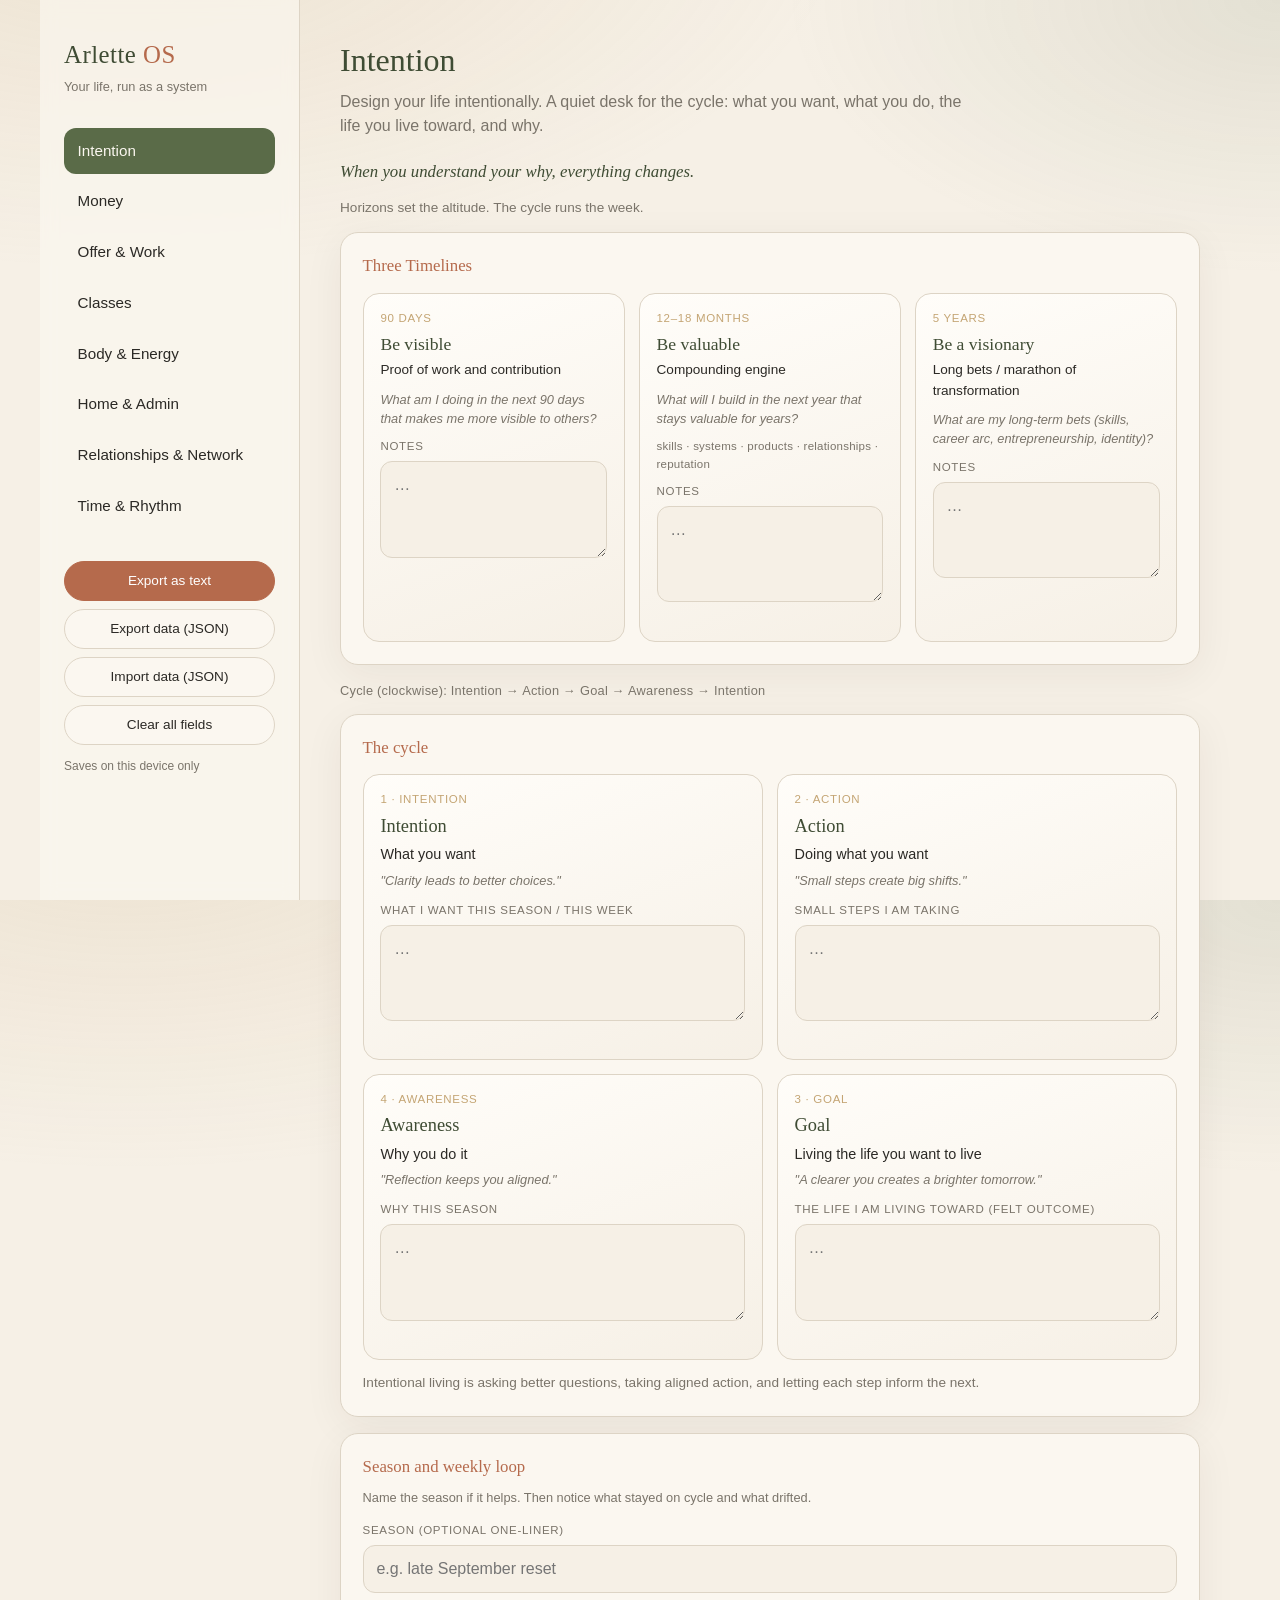
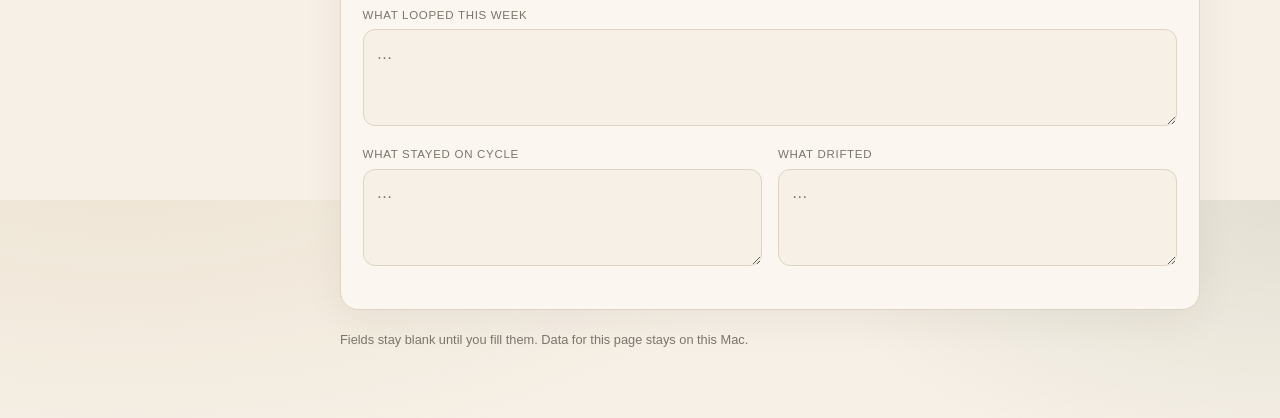
==== commit 350e60b6: "Arlette OS: add JSON import/export so phone can load Mac data" ====
--- a/aos/index.html
+++ b/aos/index.html
@@ -656,6 +656,9 @@
       <nav id="nav"></nav>
       <div class="aside-actions">
         <button class="btn primary" type="button" id="btnExport">Export as text</button>
+        <button class="btn" type="button" id="btnExportJson">Export data (JSON)</button>
+        <button class="btn" type="button" id="btnImportJson">Import data (JSON)</button>
+        <input type="file" id="importFile" accept="application/json,.json" hidden />
         <button class="btn" type="button" id="btnClear">Clear all fields</button>
       </div>
       <div class="save-status" id="saveStatus">Saves on this device only</div>
@@ -2883,6 +2886,31 @@
   URL.revokeObjectURL(a.href);
 }
 
+
+function importJSONBackup(file) {
+  if (!file) return;
+  const reader = new FileReader();
+  reader.onload = () => {
+    try {
+      const parsed = JSON.parse(reader.result);
+      const incoming = parsed && parsed.data && typeof parsed.data === "object" ? parsed.data : parsed;
+      if (!incoming || typeof incoming !== "object") throw new Error("No OS data in file");
+      localStorage.setItem(STORAGE_KEY, JSON.stringify(incoming));
+      if (parsed && parsed.active) localStorage.setItem("arlette-os-active", parsed.active);
+      data = load();
+      if (parsed && parsed.active) active = parsed.active;
+      save();
+      render();
+      const status = document.getElementById("saveStatus");
+      if (status) status.textContent = "Imported from " + (file.name || "JSON") + " — saved on this device";
+    } catch (e) {
+      alert("Could not import that file. Use an Arlette OS JSON export.\n\n" + (e && e.message ? e.message : e));
+    }
+  };
+  reader.onerror = () => alert("Could not read that file.");
+  reader.readAsText(file);
+}
+
 function exportJSONBackup() {
   const stamp = new Date().toISOString().slice(0, 16).replace("T", "_").replace(":", "-");
   const payload = {
@@ -2917,6 +2945,17 @@
 }
 
 document.getElementById("btnExport").addEventListener("click", exportText);
+document.getElementById("btnExportJson").addEventListener("click", exportJSONBackup);
+document.getElementById("btnImportJson").addEventListener("click", () => {
+  document.getElementById("importFile").click();
+});
+document.getElementById("importFile").addEventListener("change", (e) => {
+  const file = e.target.files && e.target.files[0];
+  e.target.value = "";
+  if (!file) return;
+  if (!confirm("Replace all fields on THIS device with the imported file? Current phone/Mac data here will be overwritten.")) return;
+  importJSONBackup(file);
+});
 document.getElementById("btnClear").addEventListener("click", () => {
   if (!confirm("Clear every field in Arlette OS? This cannot be undone.")) return;
   data = { intention: { ...INTENTION_DEFAULTS }, money: { ...MONEY_DEFAULTS }, offer: { ...OFFER_DEFAULTS }, classes: { ...CLASSES_DEFAULTS }, body: { ...BODY_DEFAULTS }, time: { ...TIME_DEFAULTS } };
